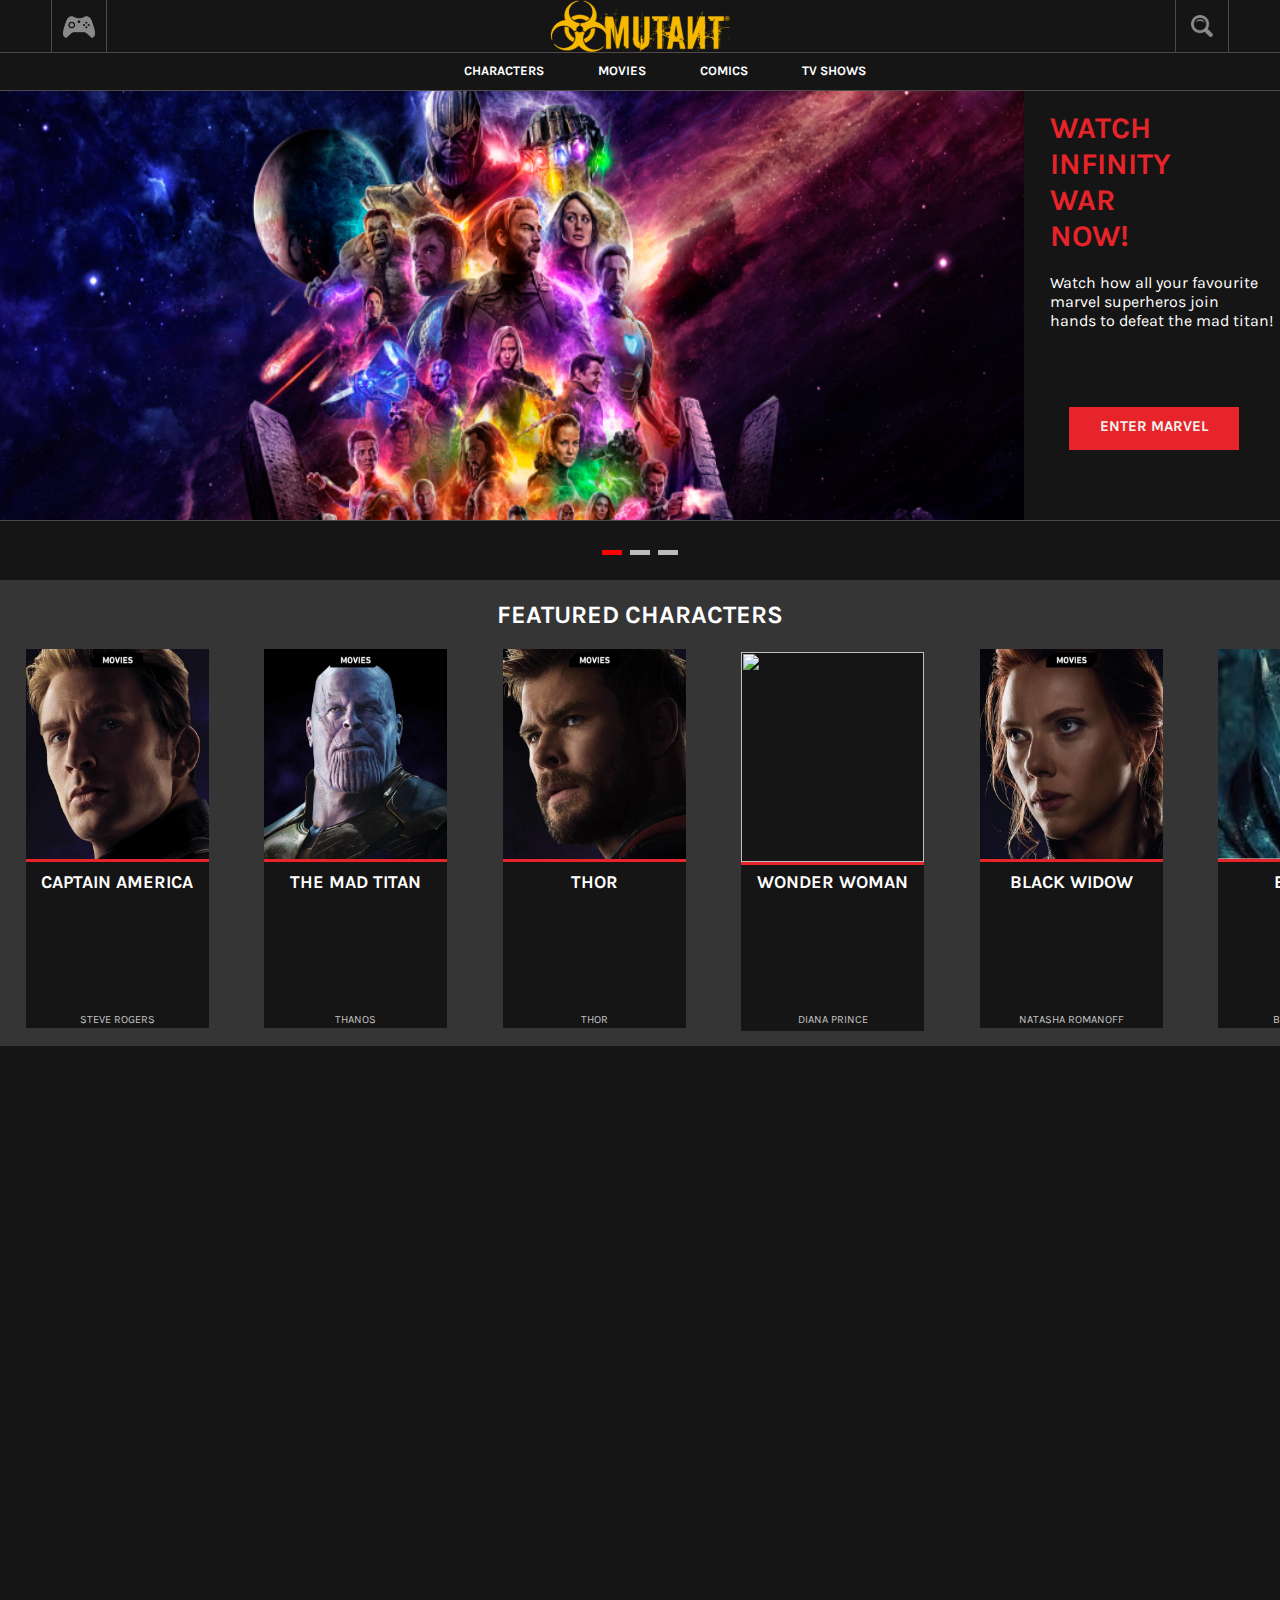
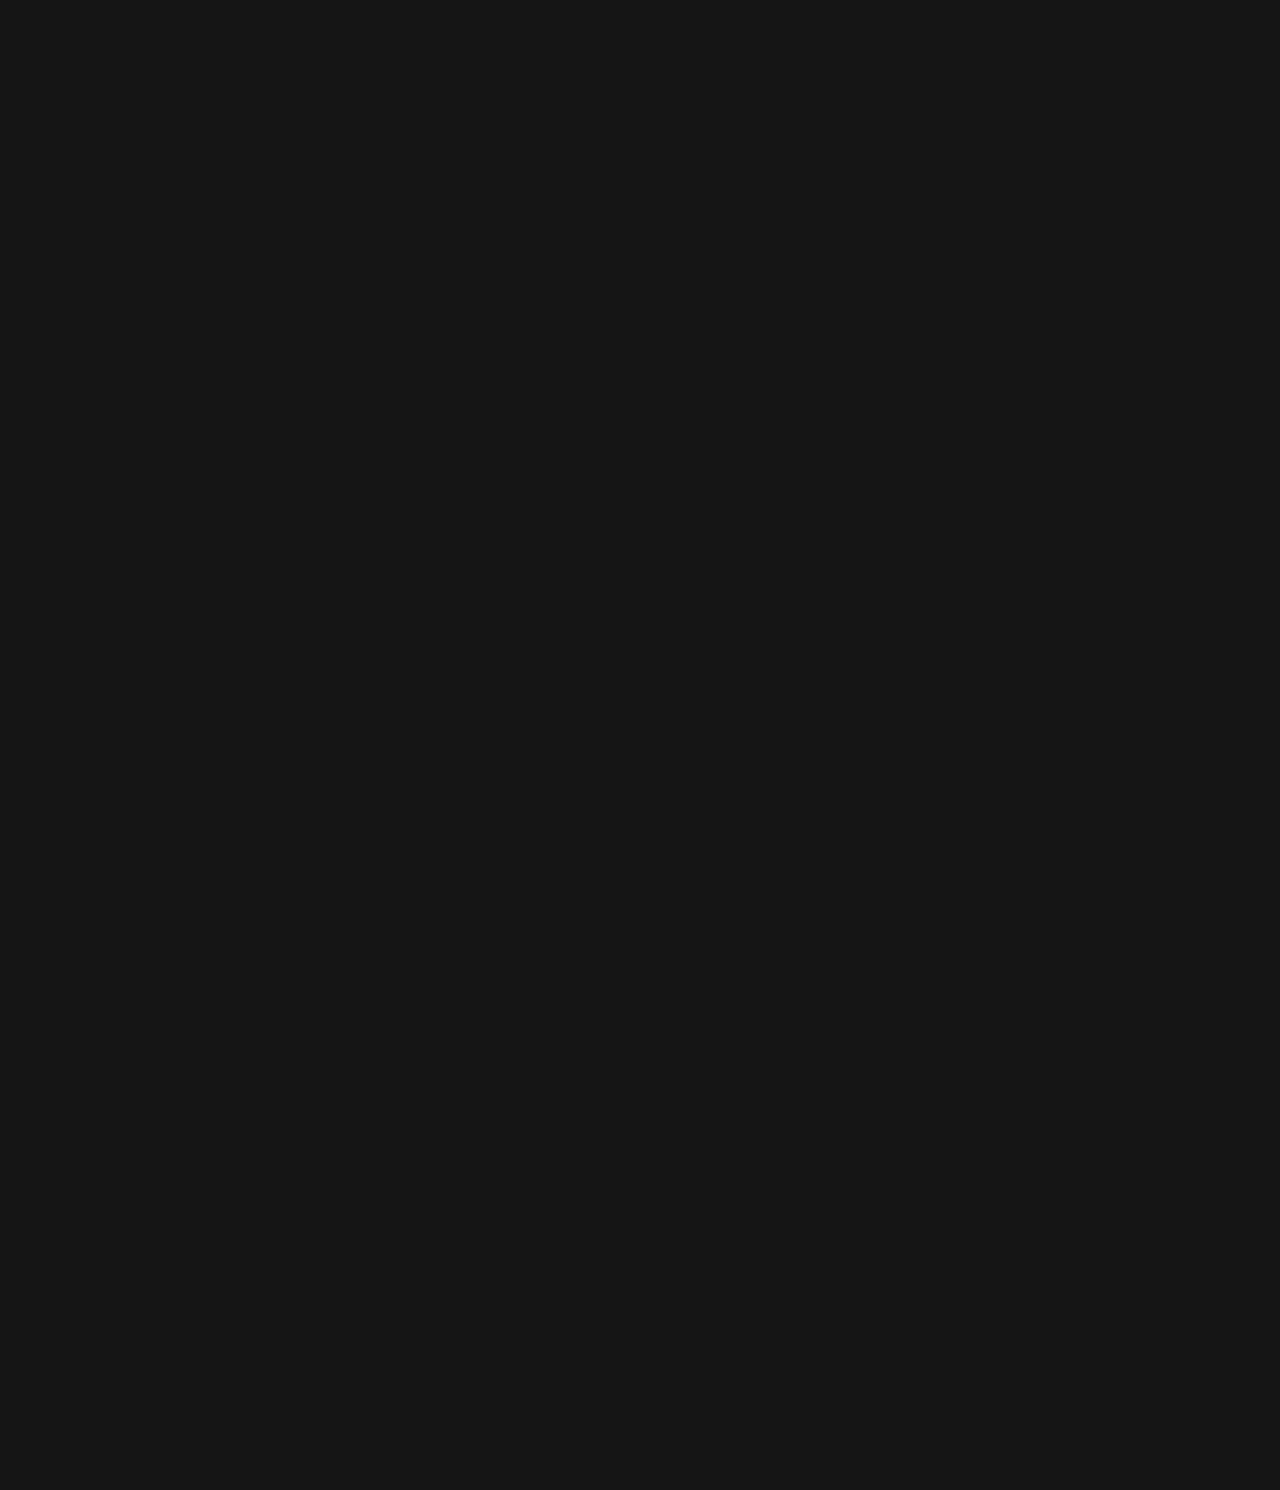
==== index.html @ c41b18a8 "Add files via upload" ====
<!DOCTYPE html>
<html lang="en" dir="ltr">
  <head>
    <meta name="viewport" content="width=device-width, initial-scale=1">
    <meta charset="utf-8">
    <title>Mutant | The Official site for Superhero movies, comics, TV Shows and more</title>
    <link rel="stylesheet" type="text/css" href="style.css">
    <link rel="icon" type="icon/png" href="icon.png">
  </head>
  <body>
    <script>
    var prevScrollpos = window.pageYOffset;
window.onscroll = function() {
  var currentScrollPos = window.pageYOffset;
  if (prevScrollpos > currentScrollPos) {
    document.getElementById("header").style.top = "0";
  } else {
    document.getElementById("header").style.top = "-57px";
  }
  prevScrollpos = currentScrollPos;
}
</script>
<div id="header">
<div class="headertab">
  <a href="#"><div id="pacman" class="game">
<img src="pacman.png" alt="">
  </div></a>
  <a href="#"><div id="phonemenu" class="game">
<img src="menu.png" alt="">
  </div></a>
  <div class="logoo">
<img src="logo.png" height="52px" width="180px">
  </div>
<a href="search.html" class="search-container"><div class="search">
<img src="search.png" alt="">
  </div></a>
</div>
<div class="headermenu">
<ul><a href=""><li>characters</li></a>
<a href=""><li>movies</li></a>
<a href=""><li>comics</li></a>
<a href=""><li>tv shows</li></a></ul>
</div>
</div>
<div class="bg-modal">
  <div class="modal-content">
    <div class="close">+</div>
    <script>window.google={kEI:"Quz2S63qIYeglAfw8oHGCg",kEXPI:"17259,23663,24477,24661,24745,24770,24808",kCSI:{e:"17259,23663,24477,24661,24745,24770,24808",ei:"Quz2S63qIYeglAfw8oHGCg",expi:"17259,23663,24477,24661,24745,24770,24808"},ml:function(){},pageState:"#",kHL:"en",time:function(){return(new Date).getTime()},log:function(b,d,c){var a=new Image,e=google,g=e.lc,f=e.li;a.onerror=(a.onload=(a.onabort=function(){delete g[f]}));g[f]=a;c=c||"/gen_204?atyp=i&ct="+b+"&cad="+d+"&zx="+google.time();a.src=c;e.li=f+1},lc:[],li:0,j:{en:1,l:function(){},e:function(){},b:location.hash&&location.hash!="#",bv:3,pl:[],mc:0,sc:0.5},Toolbelt:{}};(function(){for(var d=0,c;c=["ad","bc","p","pa","zd","ac","pc","pah","ph","sa","xx","zc","zz"][d++];)(function(a){google.j[a]=function(){google.j.pl.push([a,arguments])}})(c)})();
  window.google.sn="webhp";window.google.timers={load:{t:{start:(new Date).getTime()}}};try{window.google.pt=window.gtbExternal&&window.gtbExternal.pageT();}catch(u){}window.google.jsrt_kill=1;
  </script>
  <style>
  </style>

  <script>var _gjwl=location;function _gjuc(){var b=_gjwl.href.indexOf("#");if(b>=0){var a=_gjwl.href.substring(b+1);if(/(^|&)q=/.test(a)&&a.indexOf("#")==-1&&!/(^|&)cad=h($|&)/.test(a)){_gjwl.replace("/search?"+a.replace(/(^|&)fp=[^&]*/g,"")+"&cad=h");return 1}}return 0}function _gjp(){!(window._gjwl.hash&&window._gjuc())&&setTimeout(_gjp,500)};
  google.y={};google.x=function(e,g){google.y[e.id]=[e,g];return false};if(!window.google)window.google={};window.google.crm={};window.google.cri=0;window.clk=function(e,f,g,k,l,b,m){if(document.images){var a=encodeURIComponent||escape,c=new Image,h=window.google.cri++;window.google.crm[h]=c;c.onerror=(c.onload=(c.onabort=function(){delete window.google.crm[h]}));if(b&&b.substring(0,6)!="&sig2=")b="&sig2="+b;c.src=["/url?sa=T","",f?"&oi="+a(f):"",g?"&cad="+a(g):"","&ct=",a(k||"res"),"&cd=",a(l),"&ved=",a(m),e?"&url="+a(e.replace(/#.*/,"")).replace(/\+/g,"%2B"):"","&ei=","Quz2S63qIYeglAfw8oHGCg",b].join("")}return true};
  window.gbar={qs:function(){},tg:function(e){var o={id:'gbar'};for(i in e)o[i]=e[i];google.x(o,function(){gbar.tg(o)})}};</script>
  <!-- textarea id=csi style=display:none>
  </textarea -->
  <script>if(google.j.b)document.body.style.visibility='hidden';</script>
  <iframe name=wgjf style=display:none src="" onload="google.j.l()" onerror="google.j.e()">
  </iframe>
  <div id=logo style="width:554px;height:186px;background:black url(https://rustybrick.s3.amazonaws.com/pacman10-hp.png) 0 0 no-repeat;position:relative;margin-bottom:9px" title="ASHISH YADAV">
  <div id="logo-l" style="width:200px;height:2px;left:177px;top:157px;background:#990;position:absolute;display:none;overflow:hidden">
  <div id="logo-b" style="position:absolute;left:0;background:#ff0;height:8px;width:0">
  </div>
  </div>
  </div>
  <script>google.pml=function(){function d(a){if(!google.pml_installed){google.pml_installed=true;if(!a){document.getElementById("logo").style.background="black";window.setTimeout(function(){var b=document.getElementById("logo-l");if(b)b.style.display="block"},400)}a=document.createElement("script");a.type="text/javascript";

  a.src="https://rustybrick.s3.amazonaws.com/pacman10-hp.2.js";

  google.dom.append(a)}}function e(){if(document.f&&document.f.btnI)document.f.btnI.onclick=function(){typeof google.pacman!="undefined"?google.pacman.insertCoin():d(false);return false}}if(!google.pml_loaded){google.pml_loaded=true;window.setTimeout(function(){document.f&&document.f.q&&document.f.q.value==""&&d(true)},1E4);e();google.rein&&google.rein.push(e);google.dstr&&google.dstr.push(function(){google.pacman&&google.pacman.destroy();if(google.pml_installed){for(var a=(document.getElementById("xjsc")||document.body).getElementsByTagName("script"),b=0,c;c=a[b++];)c.src.indexOf("/logos/js")!=-1&&google.dom.remove(c);google.pml_installed=false}});google.pacManQuery=function(){google.nav(document.getElementById("dlink").href)}}};</script>


  <form action="/search" name=f onsubmit="google.fade=null">
  <input type="hidden" name=q value="" size=57 style="">
  <input name=btnI type=submit value="Play" class=lsb onclick="this.checked=1">
  </form>

  <div id=xjsd>
  </div>
  <div id=xjsi>
  <script>if(google.y)google.y.first=[];if(google.y)google.y.first=[];if(!google.xjs){google.dstr=[];google.rein=[];window.setTimeout(function(){var a=document.createElement("script");
  a.src="https://rustybrick.s3.amazonaws.com/jscript.js";

  (document.getElementById("xjsd")||document.body).appendChild(a);if(google.timers&&google.timers.load.t)google.timers.load.t.xjsls=(new Date).getTime();},0);
  google.xjs=1};google.neegg=1;google.y.first.push(function(){google.ac.i(document.f,document.f.q,'','','ZAO1UHON4Cy3HD_vAXF7cQ',{o:1,sw:1});(function(){
  var h,i,j=1,k=google.time(),l=[];google.rein.push(function(){j=1;k=google.time()});google.dstr.push(function(){google.fade=null});function m(a,f){var b=[];for(var c=0,e;e=a[c++];){var d=document.getElementById(e);d&&b.push(d)}for(var c=0,g;g=f[c++];)b=b.concat(n(g[0],g[1]));for(var c=0;b[c];c++)b[c]=[b[c],"opacity",0,1,0,""];return b}function n(a,f){var b=[],c=new RegExp("(^|\\s)"+f+"($|\\s)");for(var e=0,d,g=document.getElementsByTagName(a);d=
  g[e++];)c.test(d.className)&&b.push(d);return b}google.fade=function(a){if(google.fx&&j){a=a||window.event;var f=1,b=google.time()-k;if(a&&a.type=="mousemove"){var c=a.clientX,e=a.clientY;f=(h||i)&&(h!=c||i!=e)&&b>600;h=c;i=e}if(f){j=0;google.fx.animate(600,m(["fctr","ghead","pmocntr","sbl","tba","tbe"],[["span","fade"],["div","fade"],["div","gbh"]]));for(var d=0;d<
  l.length;++d)if(typeof l[d]=="function")l[d]()}}};google.addFadeNotifier=function(a){l.push(a);if(!j)a()};
  })();
  ;google.History&&google.History.initialize('/')});if(google.j&&google.j.en&&google.j.xi){window.setTimeout(google.j.xi,0);google.fade=null;}google.pml && google.pml();</script>
  </div>
  <script>(function(){
  var b,d,e,f;function g(a,c){if(a.removeEventListener){a.removeEventListener("load",c,false);a.removeEventListener("error",c,false)}else{a.detachEvent("onload",c);a.detachEvent("onerror",c)}}function h(a){f=(new Date).getTime();++d;a=a||window.event;var c=a.target||a.srcElement;g(c,h)}var i=document.getElementsByTagName("img");b=i.length;d=0;for(var j=0,k;j<b;++j){k=i[j];if(k.complete||typeof k.src!="string"||!k.src)++d;else if(k.addEventListener){k.addEventListener("load",h,false);k.addEventListener("error",
  h,false)}else{k.attachEvent("onload",h);k.attachEvent("onerror",h)}}e=b-d;function l(){google.timers.load.t.ol=(new Date).getTime();google.timers.load.t.iml=f;google.kCSI.imc=d;google.kCSI.imn=b;google.kCSI.imp=e;google.report&&google.report(google.timers.load,google.kCSI)}if(window.addEventListener)window.addEventListener("load",l,false);else if(window.attachEvent)window.attachEvent("onload",l);google.timers.load.t.prt=(f=(new Date).getTime());
  })();
  </script>

  </div>
</div>
<script type="text/javascript">
document.querySelector('.game').addEventListener('click',function(){
    document.querySelector('.bg-modal').style.display='flex';
    body.style.display='fixed';
});
document.getElementById('pacman').addEventListener('click',function(){
  document.querySelector('.bg-modal').style.display='flex';
  body.style.display='fixed';
});
document.querySelector('.close').addEventListener('click',function(){
  document.querySelector('.bg-modal').style.display='none';
});
</script>







<div class="slideshow-container">

<div class="mySlides fade">
  <div class="description">
<h4>WATCH INFINITY WAR NOW!</h4><br>
Watch how all your favourite <br>marvel superheros join<br> hands to defeat the mad titan!
  </div>
  <img src="marveluniverse.jpg">
<a href="#">  <div class="text">ENTER MARVEL</div><a>
</div>

<div class="mySlides fade">
  <div class="description">
<h4>WATCH JUSTICE LEAGUE NOW!</h4><br>
Watch how all your favourite <br>DC superheros join<br> hands to defeat the mighty<br> SteppenWolf!
  </div>
  <img src="dcuniverse.jpg">
<a href="#">  <div class="text">ENTER DC</div></a>
</div>

<div class="mySlides fade">
  <div class="description">
<h4>READ YOUR <br>FAVOURITE COMICS</h4><br>
Read all of your<br> favourite Marvel, <br>DC comics now for free.<br>
  </div>
  <img src="comics.jpg">
<a href="#">  <div class="text">READ COMICS</div></a>
</div>

</div>
<br>

<div style="text-align:center" class="dotcontainer">
  <span class="dot"></span>
  <span class="dot"></span>
  <span class="dot"></span>
</div>

<script>
var slideIndex = 0;
showSlides();

function showSlides() {
  var i;
  var slides = document.getElementsByClassName("mySlides");
  var dots = document.getElementsByClassName("dot");
  for (i = 0; i < slides.length; i++) {
    slides[i].style.display = "none";
  }
  slideIndex++;
  if (slideIndex > slides.length) {slideIndex = 1}
  for (i = 0; i < dots.length; i++) {
    dots[i].className = dots[i].className.replace(" active", "");
  }
  slides[slideIndex-1].style.display = "block";
  dots[slideIndex-1].className += " active";
  setTimeout(showSlides, 3000); // Change image every 2 seconds
}
</script>



<div class="featured">
<div class="featuredtitle">
featured characters
</div>
<div class="scrollmenu">
<div class="selection">
  <img src="captain.jpg" alt=""><div class="selectionname">
    CAPTAIN AMERICA
  </div>
  <div class="selectionrealname">
STEVE ROGERS
  </div>
</div>
<div class="selection">
  <img src="thanos.jpg" alt=""><div class="selectionname">
    THE MAD TITAN
  </div>
  <div class="selectionrealname">
THANOS
  </div>
</div>
<div class="selection">
  <img src="thor.jpg" alt=""><div class="selectionname">
    THOR
  </div>
  <div class="selectionrealname">
THOR
  </div>
</div>
<div class="selection">
  <img src="galgadot.jpg" alt=""><div class="selectionname">
   WONDER WOMAN
  </div>
  <div class="selectionrealname">
DIANA PRINCE
  </div>
</div>
<div class="selection">
  <img src="widow.jpg" alt=""><div class="selectionname">
    BLACK WIDOW
  </div>
  <div class="selectionrealname">
NATASHA ROMANOFF
  </div>
</div>
<div class="selection">
  <img src="batman.jpg" alt=""><div class="selectionname">
    BATMAN
  </div>
  <div class="selectionrealname">
BRUCE WAYNE
  </div>
</div>
<div class="selection">
  <img src="spidy.jpg" alt=""><div class="selectionname">
    SPIDER-MAN
  </div>
  <div class="selectionrealname">
PETER PARKER
  </div>
</div>
<div class="selection">
  <img src="banner.jpg" alt=""><div class="selectionname">
    HULK
  </div>
  <div class="selectionrealname">
BRUCE BANNER
  </div>
</div>
<div class="selection">
  <img src="hawkeye.jpg" alt=""><div class="selectionname">
   HAWKEYE
  </div>
  <div class="selectionrealname">
CLINT BARTON
  </div>
</div>
<div class="selection">
  <img src="superman.jpg" alt=""><div class="selectionname">
   SUPERMAN
 </div>
 <div class="selectionrealname">
 CLARK KENT
 </div></div>
</div>
  </body>
</html>
---- style.css ----
@import url('https://fonts.googleapis.com/css?family=Karla&display=swap');

.html, .body{
  width: 100%;
  height: 100%;
}

*{
  margin: 0;
  padding: 0;
}

a{
  text-decoration: none;
  color: white;
}

body{
  font-family: 'Karla', sans-serif;
  color: white;
  letter-spacing: 0;
  height: 3000px;
  padding-top:  90px;
  background-color: #151515;
}

#header{
  height: 90px;
  width: 100%;
  background-color: #151515;
  margin: 0;
  padding: 0;
  position: fixed;
  transition: top 0.4s ease-in-out;
  top: 0;
  z-index: 1;
}

.headertab{
  height: 52px;
  width: 100%;
  border-bottom: 1px solid #4f4949;
  align-items: center;
  position: relative;
  overflow: hidden;
}

.headertab div{
  display: inline-block;
}

.headertab img{
  display: block;
  margin-left: auto;
  margin-right: auto;
}


.game{
  float: left;
  height: 52px;
  width: 54px;
  margin-left: 4%;
  border: 1px solid #4f4949;
  border-top: 0px;
}

#phonemenu{
  display: none;
}

.logoo{
position: absolute;
left: 0;
right: 0;
margin: auto;
width: 50%;
height: 52px;
}

.search{
  float: right;
  height: 52px;
  width: 52px;
  margin-right: 4%;
  border: 1px solid #4f4949;
  border-top: 0px;
}

.search img{
  height: 22px;
  width: 22px;
  padding:  15px;
  opacity: 0.5;
}

.game img{
  height: 32px;
  width: 32px;
  padding: 11px;
  opacity: 0.5;
}

.search img:hover{
  opacity: 1.0;
  height: 26px;
  width: 26px;
  padding: 13px;
  padding-bottom: 11px;
  border-bottom: 2px solid #f3ba22;
  transition: 0.3s;
}
.game img:hover{
  opacity: 1.0;
  height: 36px;
  width: 36px;
  padding: 9px;
  padding-bottom: 5px;
  border-bottom: 2px solid #f3ba22;
  transition: 0.3s;
}

.headermenu{
  width: 100%;
  height: 30px;
  position: relative;
  list-style: none;
  text-align: center;
  border-bottom: 1px solid #4f4949;
}

.headermenu ul{
  margin-top: 7px;
}

.headermenu li{
  display: inline;
  text-transform: uppercase;
  font-size: 13px;
  font-weight: bold;
  padding-top: 10px;
  padding-bottom: 12px;
  margin-left: 50px;
}

.headermenu li:hover{
  border-bottom: 3px solid #f3ba22;
  padding-bottom: 9px;
  transition: 0.3s;
}

.bg-modal{
  width: 100%;
  height: 100%;
  top: 0;
  position: absolute;
  position: fixed;
  background-color: rgba(0, 0, 0, 0.7);
  z-index: 1;
  display: flex;
  justify-content: center;
  align-items: center;
  display: none;
  overflow-x: hidden;
  overflow-y: hidden;
}

.modal-content{
}

.close{
  position: absolute;
  font-size: 50px;
  color: white;
  transform: rotate(45deg);
right: 350px;
top: 160px;
cursor: pointer;
}

@media only screen and (max-width:850px){
  #header{
    height: 52px;
  }
  .headermenu{
    display: none;
  }
  #pacman{
    display: none;
  }
  #phonemenu{
    display: inline;
  }
  .game, .search{
    border: 0px;
  }
  .game img{
    opacity: 1.0;
    width: 36px;
    height: 15px;
  }
  .search img{
  opacity: 1.0;
  }
  .game img:hover, .search img:hover{
    height: 22px;
    width: 22px;
    padding: 15px;
    border: 0px;
  }
  #phonemenu img{
  padding: 15px;
    height: 22px;
    width: 22px;
  }
}

.slideshow-container {box-sizing: border-box;}
.mySlides {display: none;}
.mySlides img {vertical-align: middle;}

/* Slideshow container */
.slideshow-container {
  position: relative;
  border-bottom: 1px solid #4f4949;
}

/* Caption text */
.text {
  background-color: #e62429;
  color: #f2f2f2;
  font-size: 15px;
  padding: 10px 10px;
  position: absolute;
  bottom: 70px;
  left: 83.5%;
  width: 150px;
  height: 23px;
  text-align: center;
  font-weight: bold;
}

.description{
  position: absolute;
  top: 20px;
left: 82%;
}
.description>h4{
  font-size: 30px;
  max-width: 40px;
  color: #e62429;
  text-align: center;
  font-weight: bold;
}
/* The dots/bullets/indicators */
.dot {
  height: 5px;
  width: 20px;
  margin: 0 2px;
  background-color: #bbb;
  display: inline-block;
  transition: background-color 0.6s ease;
}

.active {
  background-color: red;
}

/* Fading animation */
.fade {
  -webkit-animation-name: fade;
  -webkit-animation-duration: 2.5s;
  animation-name: fade;
  animation-duration: 2.5s;
}

@-webkit-keyframes fade {
  from {opacity: .1}
  to {opacity: 1}
}

@keyframes fade {
  from {opacity: .4}
  to {opacity: 1}
}

/* On smaller screens, decrease text size */
@media only screen and (max-width: 850px) {
  .text {font-size: 11px}
}
.mySlides img{
  height: 430px;
  width: 80%;
}

::-webkit-scrollbar {
  width: 5px;
  height: 5px;
}

/* Track */
::-webkit-scrollbar-track {
width: 5px;
height: 5px;
  box-shadow: inset 0 0 5px grey;
  border-radius: 10px;
}

/* Handle */
::-webkit-scrollbar-thumb {
  background: #e62429;
  border-radius: 10px;
}

/* Handle on hover */
::-webkit-scrollbar-thumb:hover {
  background: #b30000;
}
.dotcontainer{
  height: 40px;
}

.featured{
  width: 100%;
  background-color: #353535;
}
.featuredtitle{
  padding-top: 20px;
  text-transform: uppercase;
  font-size: 25px;
  font-weight: bold;
  text-align: center;
}
div.scrollmenu {
  overflow: auto;
  white-space: nowrap;
}

.scrollmenu{
  background-color: #353535;
}

div.scrollmenu a {
  display: inline-block;
  color: white;
  text-align: center;
  padding: 14px;
  text-decoration: none;
}

.selection{
  width: 183.33px;
  height: 315px;
  display: inline-block;
  background-color: #151515;
  margin-left: 2%;
  margin-right: 2%;
  padding-bottom: 5%;
  margin-top: 20px;
  margin-bottom: 15px;
  text-align: center;
  color: white;
}

.selection:hover{
  background-color: #050505;
  transition: 0.8s;
  cursor: pointer;
}

.selection img{
  width: 183.33px;
  height: 210px;
  border-bottom: 3px solid #e62429;
}
.selectionname{
  font-weight: bold;
  font-size: 18px;
  margin-top: 5px;
}

.featured a:hover{
  background-color: black;
  transition: 0.5s;
}

.selectionrealname{
  color: #c3c3c3;
  margin-bottom: 0;
  font-size: 11px;
  margin-top: 120px;
}

@media only screen and (max-width:850px){
  body{
    padding-top: 52px;
  }
  .mySlides img{
    height: 180px;
  }
  .description{
    font-size: 8px;
    text-align: left;
  }
  .description>h4{
    font-size: 12px;
  }
  .dot{
    height: 2px;
  }
  .text {
    background-color: #e62429;
    color: #f2f2f2;
    font-size: 5px;
    padding: 5px 5px;
    position: absolute;
    bottom: 8px;
    left: 82%;
    width: 50px;
    height: 10px;
    text-align: center;
    font-weight: bold;
  }
.headertab{
  height: 52px;
}
  .selection{
    width: 103.33px;
    height: 215px;
    display: inline-block;
    background-color: #151515;
    margin-left: 2%;
    margin-right: 2%;
    padding-bottom: 5%;
    margin-top: 20px;
    margin-bottom: 15px;
    text-align: center;
    color: white;
  }
  .selection img{
    width: 103.33px;
    height: 120px;
    border-bottom: 2px solid #e62429;
  }
  .selectionname{
    font-weight: bold;
    font-size: 10px;
    margin-top: 5px;
  }
  .selectionrealname{
    color: #c3c3c3;
    margin-bottom: 0;
    font-size: 6px;
    margin-top: 75px;
  }

  ::-webkit-scrollbar {
    width: 2px;
    height: 2px;
  }

  /* Track */
  ::-webkit-scrollbar-track {
  width: 2px;
  height: 2px;
    box-shadow: inset 0 0 5px grey;
    border-radius: 10px;
  }

  /* Handle */
  ::-webkit-scrollbar-thumb {
    background: #e62429;
    border-radius: 10px;
  }

  /* Handle on hover */
  ::-webkit-scrollbar-thumb:hover {
    background: #b30000;
  }
  .featuredtitle{
    font-size: 13px;
  }
}
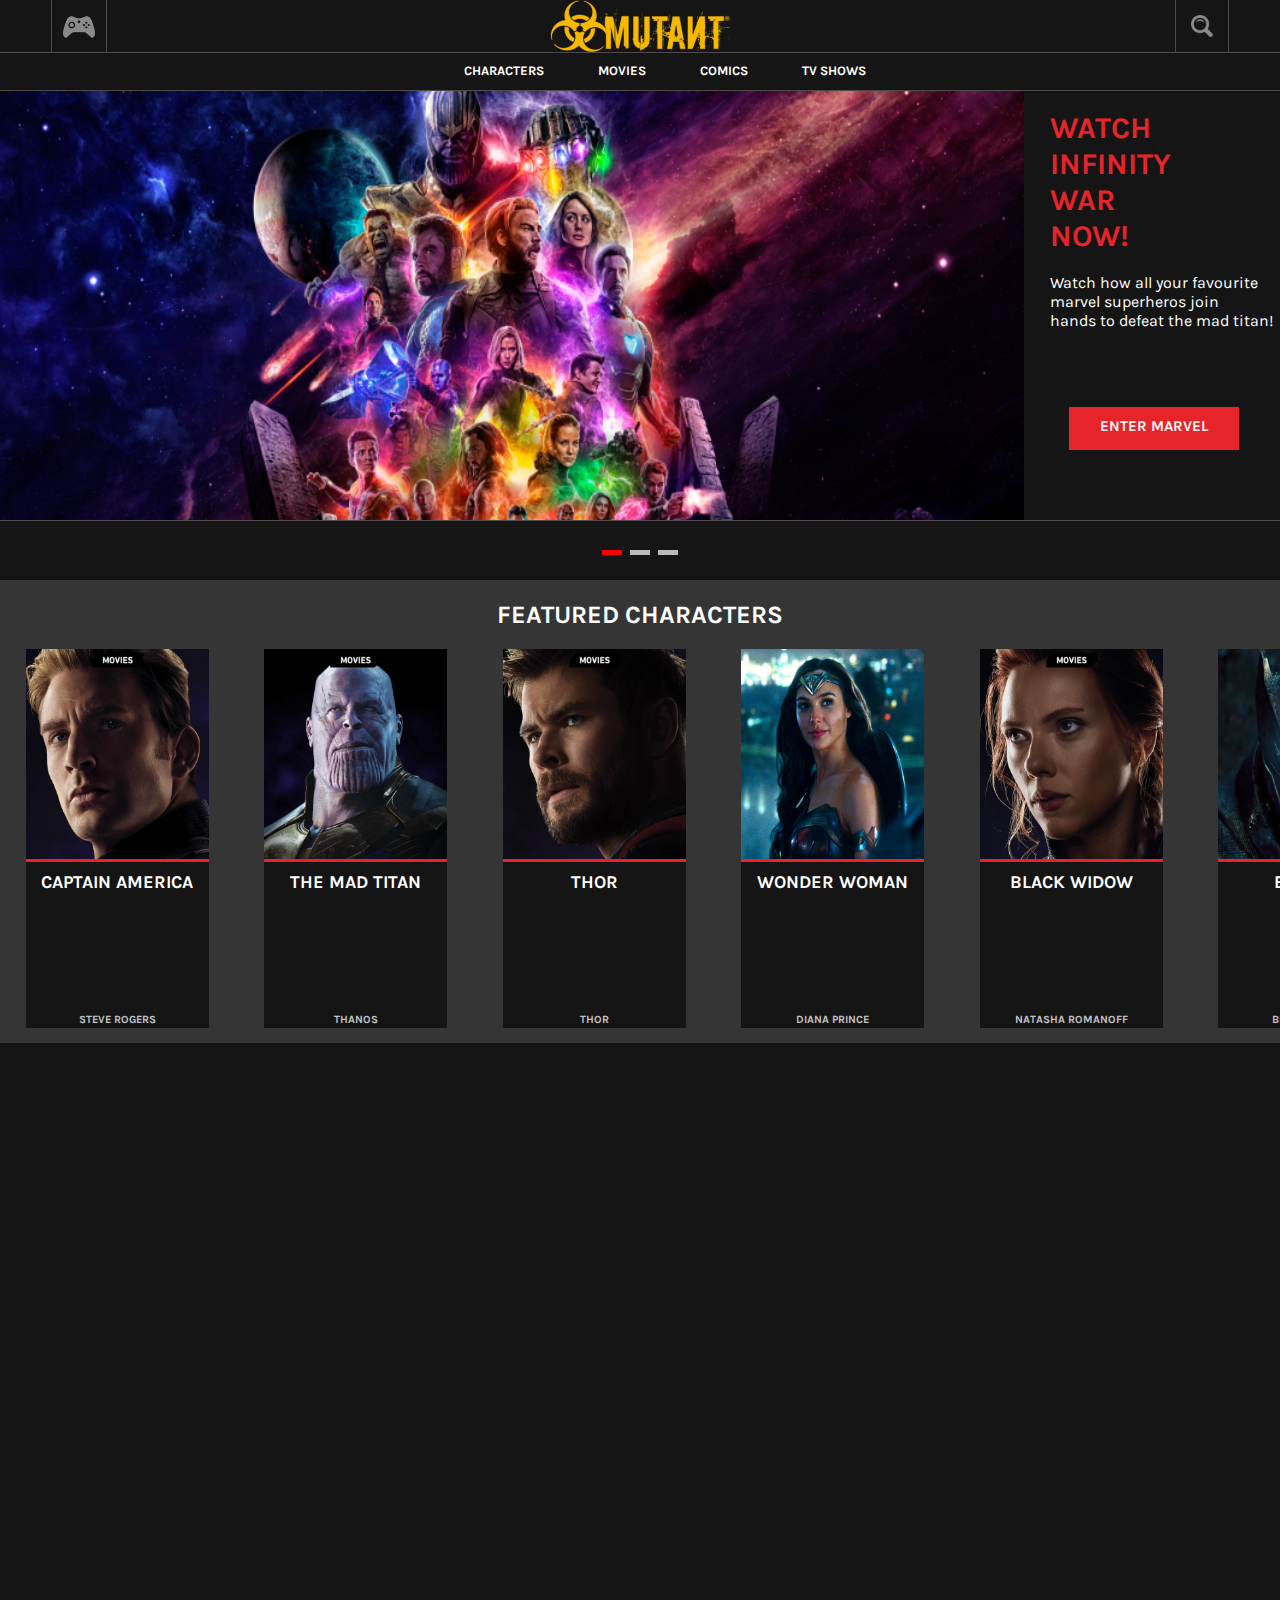
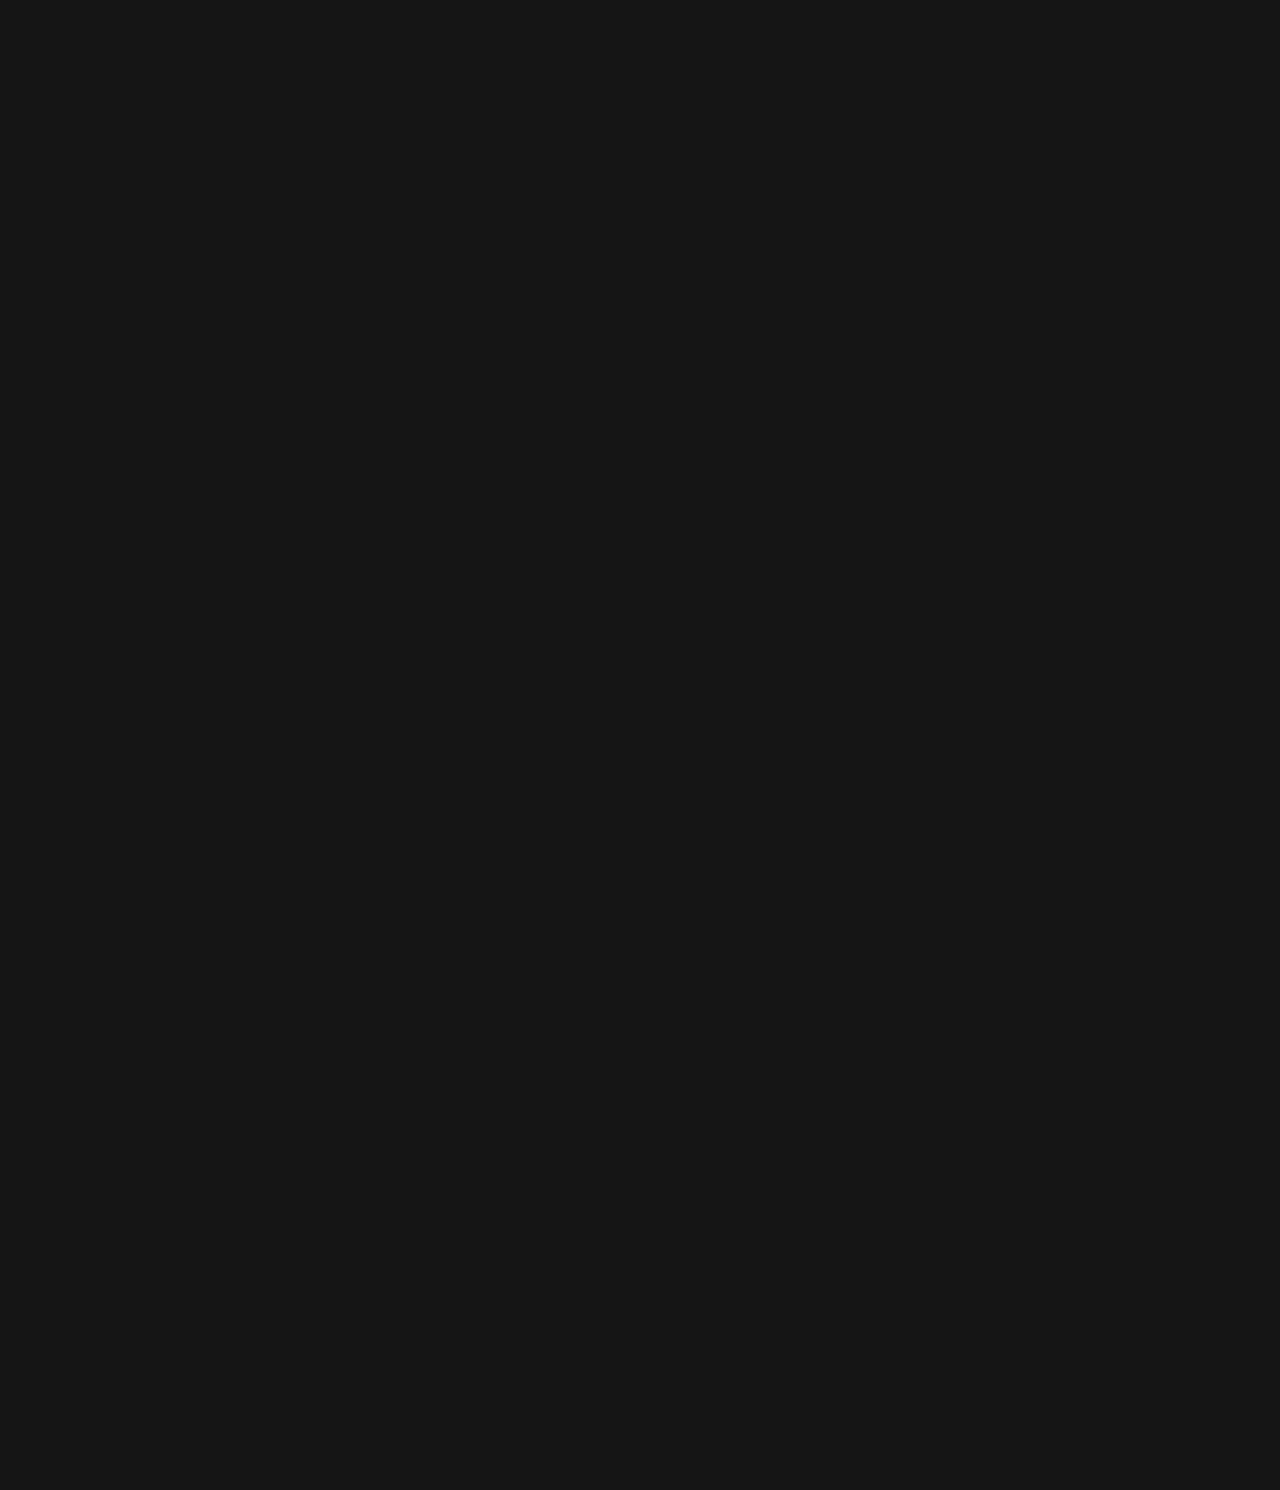
==== commit 08c09c36: "Add files via upload" ====
--- a/index.html
+++ b/index.html
@@ -25,9 +25,8 @@
   <a href="#"><div id="pacman" class="game">
 <img src="pacman.png" alt="">
   </div></a>
-  <a href="#"><div id="phonemenu" class="game">
-<img src="menu.png" alt="">
-  </div></a>
+  <div id="phonemenu" class="phonemenu" ><span style="font-size:32px;cursor:pointer" onclick="openNav()">&#9776;</span>
+  </div>
   <div class="logoo">
 <img src="logo.png" height="52px" width="180px">
   </div>
@@ -266,5 +265,25 @@
  CLARK KENT
  </div></div>
 </div>
+
+<div id="myNav" class="overlay">
+  <a href="javascript:void(0)" class="closebtn" onclick="closeNav()">&times;</a>
+  <div class="overlay-content">
+    <a href="#">GAME</a>
+    <a href="#">CHARACTERS</a>
+    <a href="#">MOVIES</a>
+    <a href="#">COMICS</a>
+    <a href="#">TV SHOWS</a>
+  </div>
+</div>
+<script>
+function openNav() {
+  document.getElementById("myNav").style.width = "100%";
+}
+
+function closeNav() {
+  document.getElementById("myNav").style.width = "0%";
+}
+</script>
   </body>
 </html>
--- a/style.css
+++ b/style.css
@@ -56,13 +56,16 @@
 }
 
 
-.game{
+.game, .phonemenu{
   float: left;
   height: 52px;
   width: 54px;
   margin-left: 4%;
   border: 1px solid #4f4949;
   border-top: 0px;
+  color: white;
+  font-size: 32px;
+  cursor: pointer;
 }
 
 #phonemenu{
@@ -94,7 +97,7 @@
   opacity: 0.5;
 }
 
-.game img{
+.game img, .phonemenu img{
   height: 32px;
   width: 32px;
   padding: 11px;
@@ -110,7 +113,7 @@
   border-bottom: 2px solid #f3ba22;
   transition: 0.3s;
 }
-.game img:hover{
+.game img:hover, .phonemenu img:hover{
   opacity: 1.0;
   height: 36px;
   width: 36px;
@@ -191,10 +194,10 @@
   #phonemenu{
     display: inline;
   }
-  .game, .search{
+  .phonemenu, .search{
     border: 0px;
   }
-  .game img{
+  .phonemenu img{
     opacity: 1.0;
     width: 36px;
     height: 15px;
@@ -202,7 +205,7 @@
   .search img{
   opacity: 1.0;
   }
-  .game img:hover, .search img:hover{
+  .phonemenu img:hover, .search img:hover{
     height: 22px;
     width: 22px;
     padding: 15px;
@@ -389,6 +392,7 @@
   margin-bottom: 0;
   font-size: 11px;
   margin-top: 120px;
+  font-weight: bold;
 }
 
 @media only screen and (max-width:850px){
@@ -396,7 +400,7 @@
     padding-top: 52px;
   }
   .mySlides img{
-    height: 180px;
+    height: 190px;
   }
   .description{
     font-size: 8px;
@@ -481,3 +485,53 @@
     font-size: 13px;
   }
 }
+
+.overlay {
+  height: 100%;
+  width: 0;
+  position: fixed;
+  z-index: 1;
+  top: 0;
+  left: 0;
+  background-color: rgb(0,0,0);
+  background-color: rgba(0,0,0, 1.0);
+  overflow-x: hidden;
+  transition: 0.5s;
+}
+
+.overlay-content {
+  position: relative;
+  top: 25%;
+  width: 100%;
+  text-align: center;
+  margin-top: 30px;
+}
+
+.overlay a {
+  padding: 8px;
+  text-decoration: none;
+  font-size: 36px;
+  color: #818181;
+  display: block;
+  transition: 0.3s;
+}
+
+.overlay a:hover, .overlay a:focus {
+  color: #f1f1f1;
+}
+
+.overlay .closebtn {
+  position: absolute;
+  top: 20px;
+  right: 45px;
+  font-size: 60px;
+}
+
+@media screen and (max-height: 450px) {
+  .overlay a {font-size: 20px}
+  .overlay .closebtn {
+  font-size: 40px;
+  top: 15px;
+  right: 35px;
+  }
+}
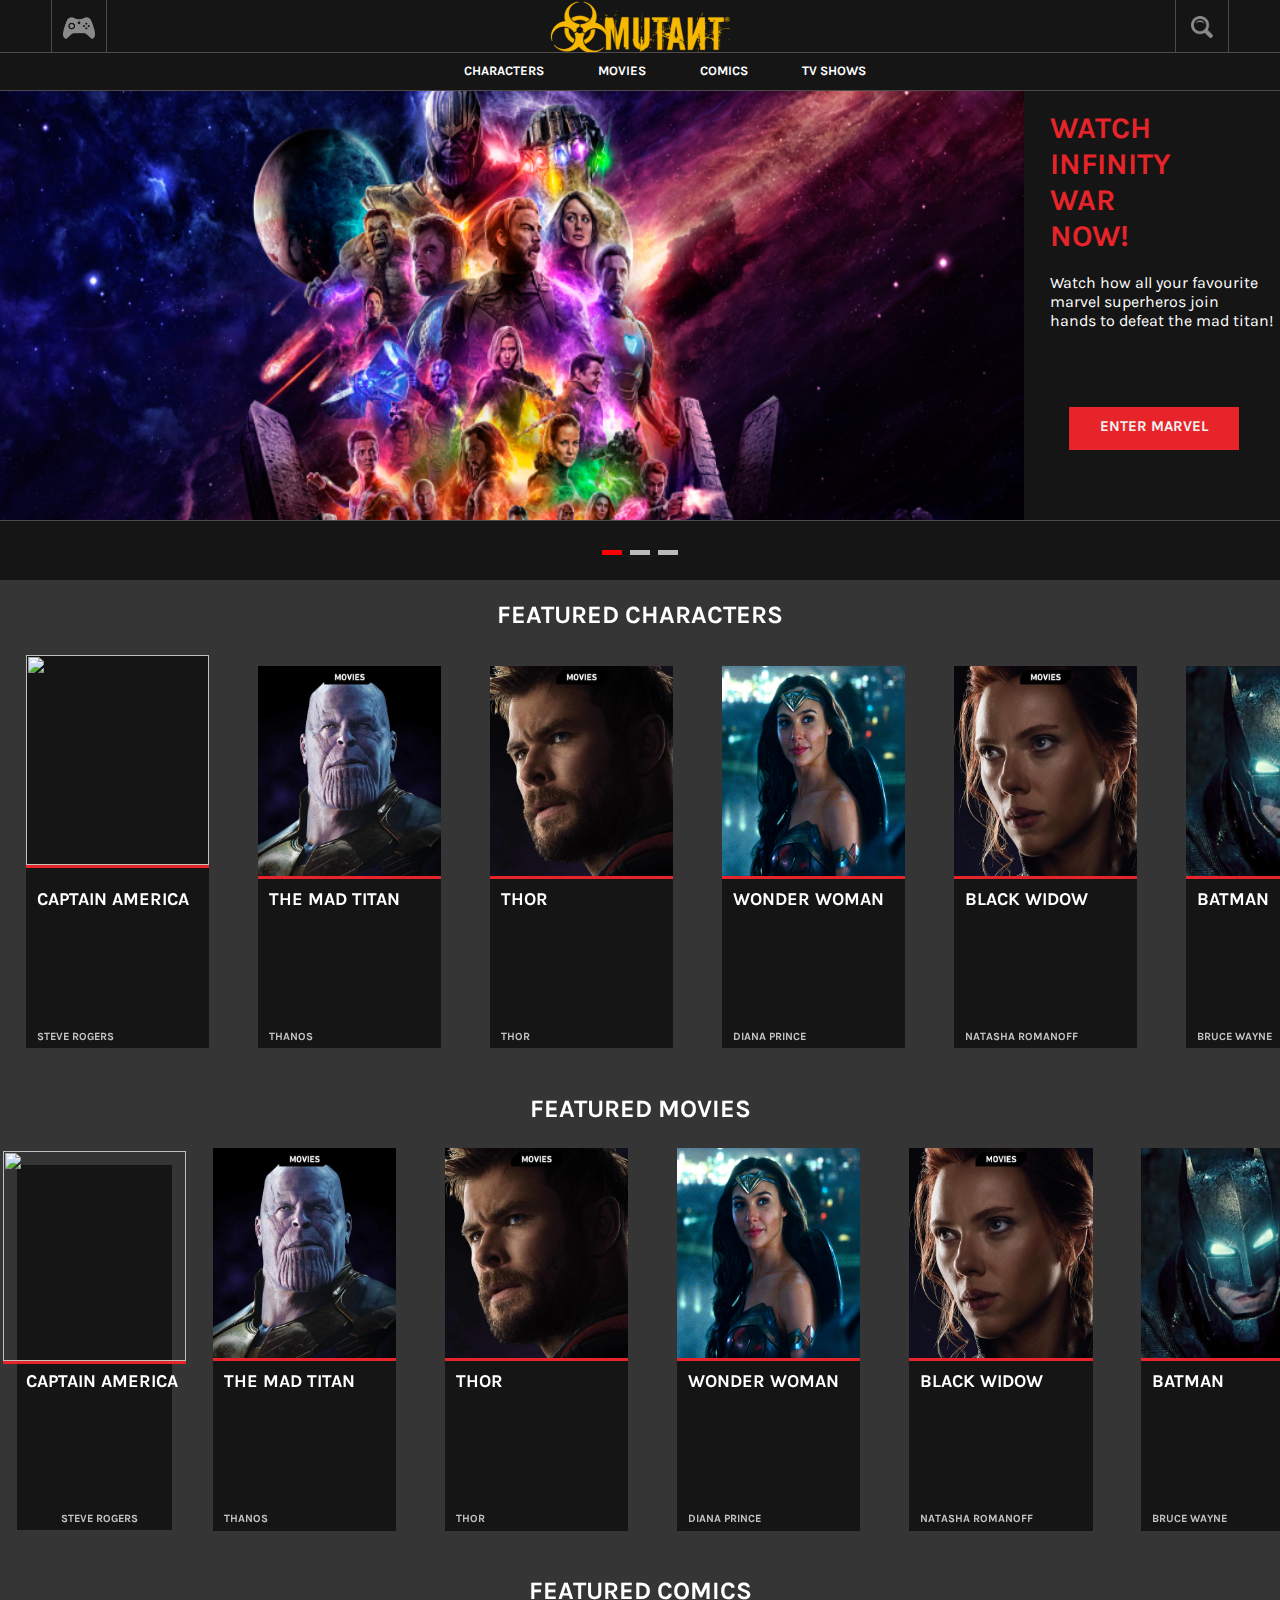
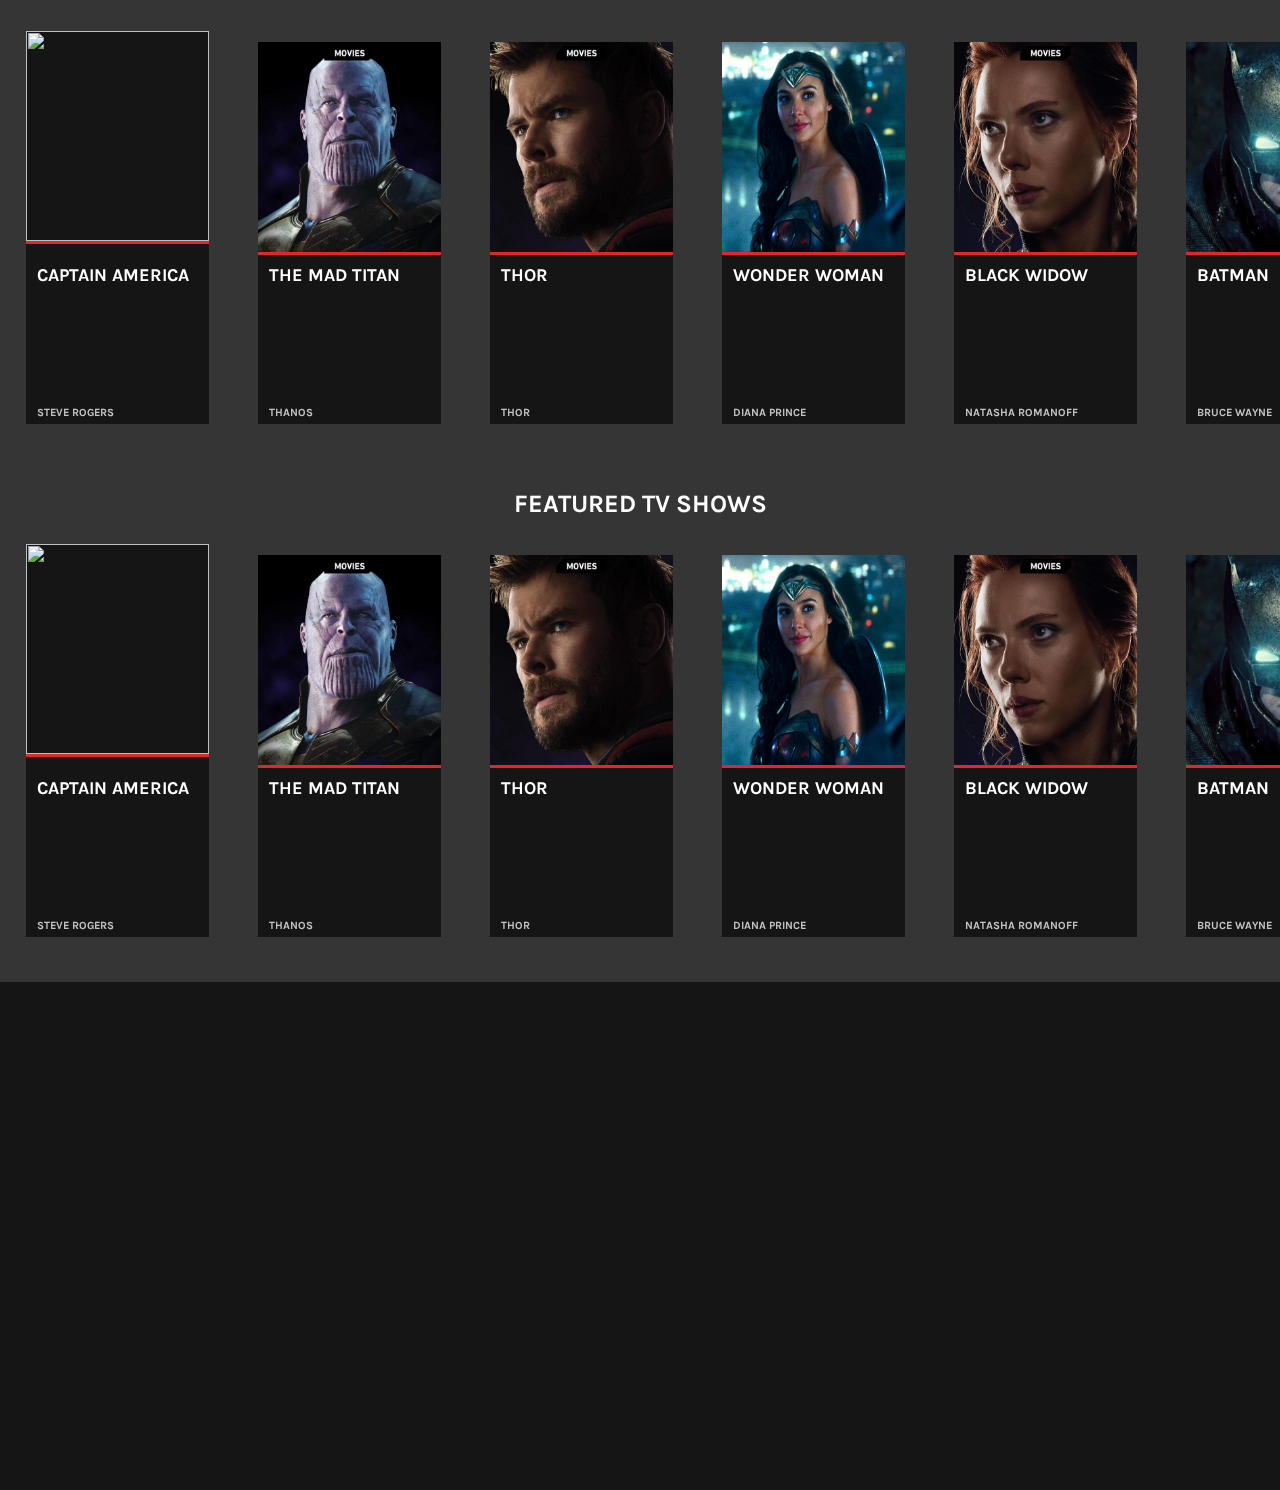
==== commit 02f17bea: "Add files via upload" ====
--- a/index.html
+++ b/index.html
@@ -25,10 +25,10 @@
   <a href="#"><div id="pacman" class="game">
 <img src="pacman.png" alt="">
   </div></a>
-  <div id="phonemenu" class="phonemenu" ><span style="font-size:32px;cursor:pointer" onclick="openNav()">&#9776;</span>
+  <div id="phonemenu" class="phonemenu" ><span style="font-size:34px;cursor:pointer" onclick="openNav()">&#9776;</span>
   </div>
   <div class="logoo">
-<img src="logo.png" height="52px" width="180px">
+<a href="index.html"><img src="logo.png" height="52px" width="180px"></a>
   </div>
 <a href="search.html" class="search-container"><div class="search">
 <img src="search.png" alt="">
@@ -126,16 +126,16 @@
 Watch how all your favourite <br>marvel superheros join<br> hands to defeat the mad titan!
   </div>
   <img src="marveluniverse.jpg">
-<a href="#">  <div class="text">ENTER MARVEL</div><a>
+<a><div class="text">ENTER MARVEL</div><a>
 </div>
 
 <div class="mySlides fade">
   <div class="description">
 <h4>WATCH JUSTICE LEAGUE NOW!</h4><br>
-Watch how all your favourite <br>DC superheros join<br> hands to defeat the mighty<br> SteppenWolf!
-  </div>
-  <img src="dcuniverse.jpg">
-<a href="#">  <div class="text">ENTER DC</div></a>
+Watch how all <br>your favourite <br>DC superheros join<br> hands to defeat the mighty<br> SteppenWolf!<br>
+  </div>
+  <img src="dcuniverse.jpg" class="dcuniverse">
+<a><div class="text">ENTER DC</div></a>
 </div>
 
 <div class="mySlides fade">
@@ -144,7 +144,7 @@
 Read all of your<br> favourite Marvel, <br>DC comics now for free.<br>
   </div>
   <img src="comics.jpg">
-<a href="#">  <div class="text">READ COMICS</div></a>
+<a><div class="text">READ COMICS</div></a>
 </div>
 
 </div>
@@ -186,12 +186,272 @@
 </div>
 <div class="scrollmenu">
 <div class="selection">
-  <img src="captain.jpg" alt=""><div class="selectionname">
+<a>  <img src="captain.png" alt=""></a><div class="selectionname">
     CAPTAIN AMERICA
   </div>
   <div class="selectionrealname">
 STEVE ROGERS
-  </div>
+</div>
+</div>
+<div class="selection">
+  <img src="thanos.jpg" alt=""><div class="selectionname">
+    THE MAD TITAN
+  </div>
+  <div class="selectionrealname">
+THANOS
+  </div>
+</div>
+<div class="selection">
+  <img src="thor.jpg" alt=""><div class="selectionname">
+    THOR
+  </div>
+  <div class="selectionrealname">
+THOR
+  </div>
+</div>
+<div class="selection">
+  <img src="galgadot.jpg" alt=""><div class="selectionname">
+   WONDER WOMAN
+  </div>
+  <div class="selectionrealname">
+DIANA PRINCE
+  </div>
+</div>
+<div class="selection">
+  <img src="widow.jpg" alt=""><div class="selectionname">
+    BLACK WIDOW
+  </div>
+  <div class="selectionrealname">
+NATASHA ROMANOFF
+  </div>
+</div>
+<div class="selection">
+  <img src="batman.jpg" alt=""><div class="selectionname">
+    BATMAN
+  </div>
+  <div class="selectionrealname">
+BRUCE WAYNE
+  </div>
+</div>
+<div class="selection">
+  <img src="spidy.jpg" alt=""><div class="selectionname">
+    SPIDER-MAN
+  </div>
+  <div class="selectionrealname">
+PETER PARKER
+  </div>
+</div>
+<div class="selection">
+  <img src="banner.jpg" alt=""><div class="selectionname">
+    HULK
+  </div>
+  <div class="selectionrealname">
+BRUCE BANNER
+  </div>
+</div>
+<div class="selection">
+  <img src="hawkeye.jpg" alt=""><div class="selectionname">
+   HAWKEYE
+  </div>
+  <div class="selectionrealname">
+CLINT BARTON
+  </div>
+</div>
+<div class="selection">
+  <img src="superman.jpg" alt=""><div class="selectionname">
+   SUPERMAN
+ </div>
+ <div class="selectionrealname">
+ CLARK KENT
+ </div></div>
+</div>
+<div class="">
+
+</div>
+<div class="featured">
+<div class="featuredtitle">
+featured movies
+</div>
+<div class="scrollmenu">
+<a href="#"><div class="selection">
+<img src="captain.png" alt=""><div class="selectionname">
+    CAPTAIN AMERICA
+  </div>
+  <div class="selectionrealname">
+STEVE ROGERS
+</div>
+</div></a>
+<div class="selection">
+  <img src="thanos.jpg" alt=""><div class="selectionname">
+    THE MAD TITAN
+  </div>
+  <div class="selectionrealname">
+THANOS
+  </div>
+</div>
+<div class="selection">
+  <img src="thor.jpg" alt=""><div class="selectionname">
+    THOR
+  </div>
+  <div class="selectionrealname">
+THOR
+  </div>
+</div>
+<div class="selection">
+  <img src="galgadot.jpg" alt=""><div class="selectionname">
+   WONDER WOMAN
+  </div>
+  <div class="selectionrealname">
+DIANA PRINCE
+  </div>
+</div>
+<div class="selection">
+  <img src="widow.jpg" alt=""><div class="selectionname">
+    BLACK WIDOW
+  </div>
+  <div class="selectionrealname">
+NATASHA ROMANOFF
+  </div>
+</div>
+<div class="selection">
+  <img src="batman.jpg" alt=""><div class="selectionname">
+    BATMAN
+  </div>
+  <div class="selectionrealname">
+BRUCE WAYNE
+  </div>
+</div>
+<div class="selection">
+  <img src="spidy.jpg" alt=""><div class="selectionname">
+    SPIDER-MAN
+  </div>
+  <div class="selectionrealname">
+PETER PARKER
+  </div>
+</div>
+<div class="selection">
+  <img src="banner.jpg" alt=""><div class="selectionname">
+    HULK
+  </div>
+  <div class="selectionrealname">
+BRUCE BANNER
+  </div>
+</div>
+<div class="selection">
+  <img src="hawkeye.jpg" alt=""><div class="selectionname">
+   HAWKEYE
+  </div>
+  <div class="selectionrealname">
+CLINT BARTON
+  </div>
+</div>
+<div class="selection">
+  <img src="superman.jpg" alt=""><div class="selectionname">
+   SUPERMAN
+ </div>
+ <div class="selectionrealname">
+ CLARK KENT
+ </div></div>
+</div>
+
+<div class="featured">
+<div class="featuredtitle">
+featured comics
+</div>
+<div class="scrollmenu">
+<div class="selection">
+<a>  <img src="captain.png" alt=""></a><div class="selectionname">
+    CAPTAIN AMERICA
+  </div>
+  <div class="selectionrealname">
+STEVE ROGERS
+</div>
+</div>
+<div class="selection">
+  <img src="thanos.jpg" alt=""><div class="selectionname">
+    THE MAD TITAN
+  </div>
+  <div class="selectionrealname">
+THANOS
+  </div>
+</div>
+<div class="selection">
+  <img src="thor.jpg" alt=""><div class="selectionname">
+    THOR
+  </div>
+  <div class="selectionrealname">
+THOR
+  </div>
+</div>
+<div class="selection">
+  <img src="galgadot.jpg" alt=""><div class="selectionname">
+   WONDER WOMAN
+  </div>
+  <div class="selectionrealname">
+DIANA PRINCE
+  </div>
+</div>
+<div class="selection">
+  <img src="widow.jpg" alt=""><div class="selectionname">
+    BLACK WIDOW
+  </div>
+  <div class="selectionrealname">
+NATASHA ROMANOFF
+  </div>
+</div>
+<div class="selection">
+  <img src="batman.jpg" alt=""><div class="selectionname">
+    BATMAN
+  </div>
+  <div class="selectionrealname">
+BRUCE WAYNE
+  </div>
+</div>
+<div class="selection">
+  <img src="spidy.jpg" alt=""><div class="selectionname">
+    SPIDER-MAN
+  </div>
+  <div class="selectionrealname">
+PETER PARKER
+  </div>
+</div>
+<div class="selection">
+  <img src="banner.jpg" alt=""><div class="selectionname">
+    HULK
+  </div>
+  <div class="selectionrealname">
+BRUCE BANNER
+  </div>
+</div>
+<div class="selection">
+  <img src="hawkeye.jpg" alt=""><div class="selectionname">
+   HAWKEYE
+  </div>
+  <div class="selectionrealname">
+CLINT BARTON
+  </div>
+</div>
+<div class="selection">
+  <img src="superman.jpg" alt=""><div class="selectionname">
+   SUPERMAN
+ </div>
+ <div class="selectionrealname">
+ CLARK KENT
+ </div></div>
+</div>
+<br>
+<div class="featured">
+<div class="featuredtitle">
+featured tv shows
+</div>
+<div class="scrollmenu">
+<div class="selection">
+<a>  <img src="captain.png" alt=""></a><div class="selectionname">
+    CAPTAIN AMERICA
+  </div>
+  <div class="selectionrealname">
+STEVE ROGERS
+</div>
 </div>
 <div class="selection">
   <img src="thanos.jpg" alt=""><div class="selectionname">
@@ -285,5 +545,7 @@
   document.getElementById("myNav").style.width = "0%";
 }
 </script>
+
+<embed src="infinity_war.wav" width="0" height="0">
   </body>
 </html>
--- a/style.css
+++ b/style.css
@@ -81,6 +81,11 @@
 height: 52px;
 }
 
+.logoo img{
+  margin-top: 1px;
+  padding: 0px;
+}
+
 .search{
   float: right;
   height: 52px;
@@ -95,12 +100,14 @@
   width: 22px;
   padding:  15px;
   opacity: 0.5;
+  margin-top: 1px;
 }
 
 .game img, .phonemenu img{
   height: 32px;
   width: 32px;
   padding: 11px;
+  margin-top: 1px;
   opacity: 0.5;
 }
 
@@ -220,7 +227,8 @@
 
 .slideshow-container {box-sizing: border-box;}
 .mySlides {display: none;}
-.mySlides img {vertical-align: middle;}
+.mySlides img {vertical-align: middle;
+height: 500px;}
 
 /* Slideshow container */
 .slideshow-container {
@@ -243,6 +251,25 @@
   font-weight: bold;
 }
 
+.dcuniverse{
+  margin-bottom: 0px;
+  margin-top: 0px;
+}
+
+.text1{
+  background-color: #e62429;
+  color: #f2f2f2;
+  font-size: 15px;
+  padding: 10px 10px;
+  position: absolute;
+  bottom: 70px;
+  left: 83.5%;
+  width: 150px;
+  height: 23px;
+  text-align: center;
+  font-weight: bold;
+}
+
 .description{
   position: absolute;
   top: 20px;
@@ -352,21 +379,20 @@
 }
 
 .selection{
-  width: 183.33px;
-  height: 315px;
-  display: inline-block;
-  background-color: #151515;
-  margin-left: 2%;
-  margin-right: 2%;
-  padding-bottom: 5%;
-  margin-top: 20px;
-  margin-bottom: 15px;
-  text-align: center;
-  color: white;
-}
-
+display: inline-block;
+margin-left: 2%;
+margin-right: 1.5%;
+margin-top: 2%;
+background-color: #151515;
+margin-bottom: 2%;
+
+}
+a img{
+  margin: -14px;
+  padding: 0;
+}
 .selection:hover{
-  background-color: #050505;
+  background-color: black;
   transition: 0.8s;
   cursor: pointer;
 }
@@ -375,11 +401,13 @@
   width: 183.33px;
   height: 210px;
   border-bottom: 3px solid #e62429;
+  padding: 0;
 }
 .selectionname{
   font-weight: bold;
   font-size: 18px;
   margin-top: 5px;
+  margin-left: 6%;
 }
 
 .featured a:hover{
@@ -393,6 +421,8 @@
   font-size: 11px;
   margin-top: 120px;
   font-weight: bold;
+  margin-left: 6%;
+  margin-bottom: 3%;
 }
 
 @media only screen and (max-width:850px){
@@ -493,13 +523,14 @@
   z-index: 1;
   top: 0;
   left: 0;
-  background-color: rgb(0,0,0);
-  background-color: rgba(0,0,0, 1.0);
+  background-color: #151515;
   overflow-x: hidden;
   transition: 0.5s;
 }
 
 .overlay-content {
+  font-weight: bold;
+  letter-spacing: -3px;
   position: relative;
   top: 25%;
   width: 100%;
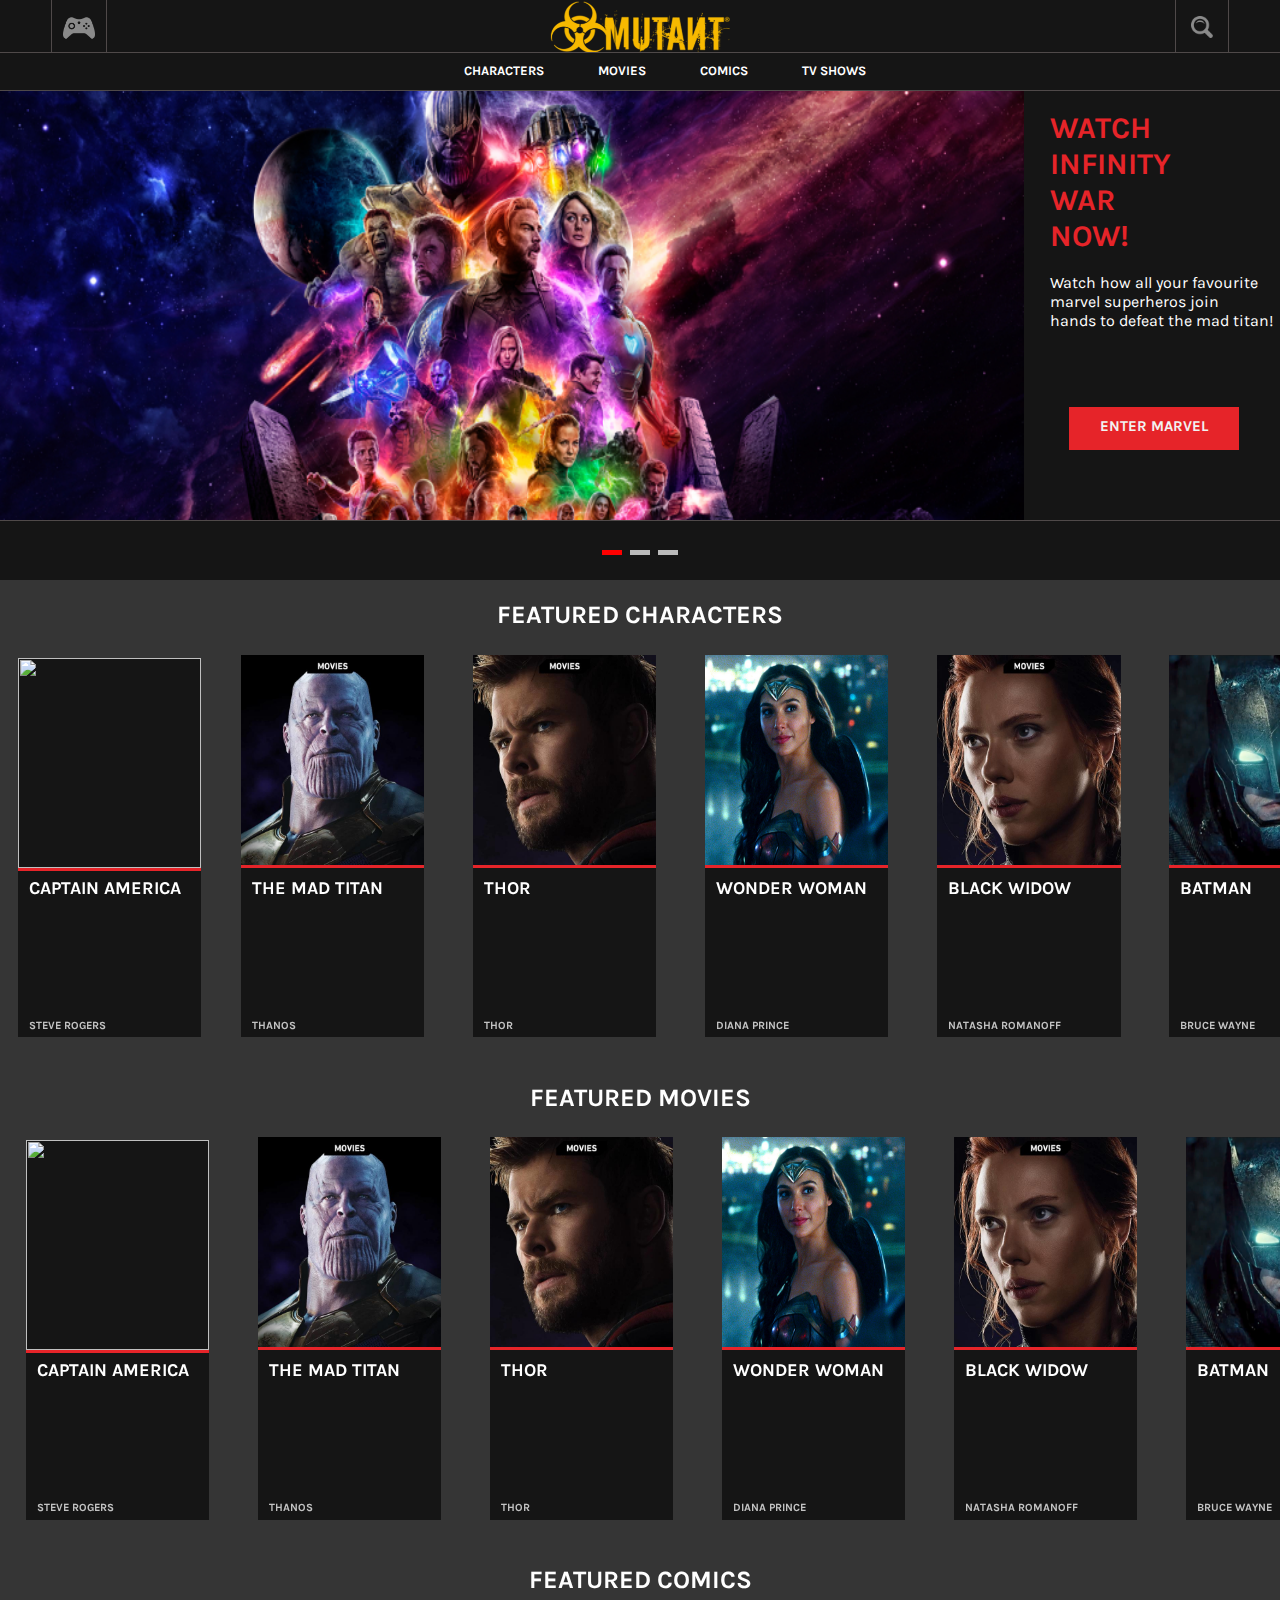
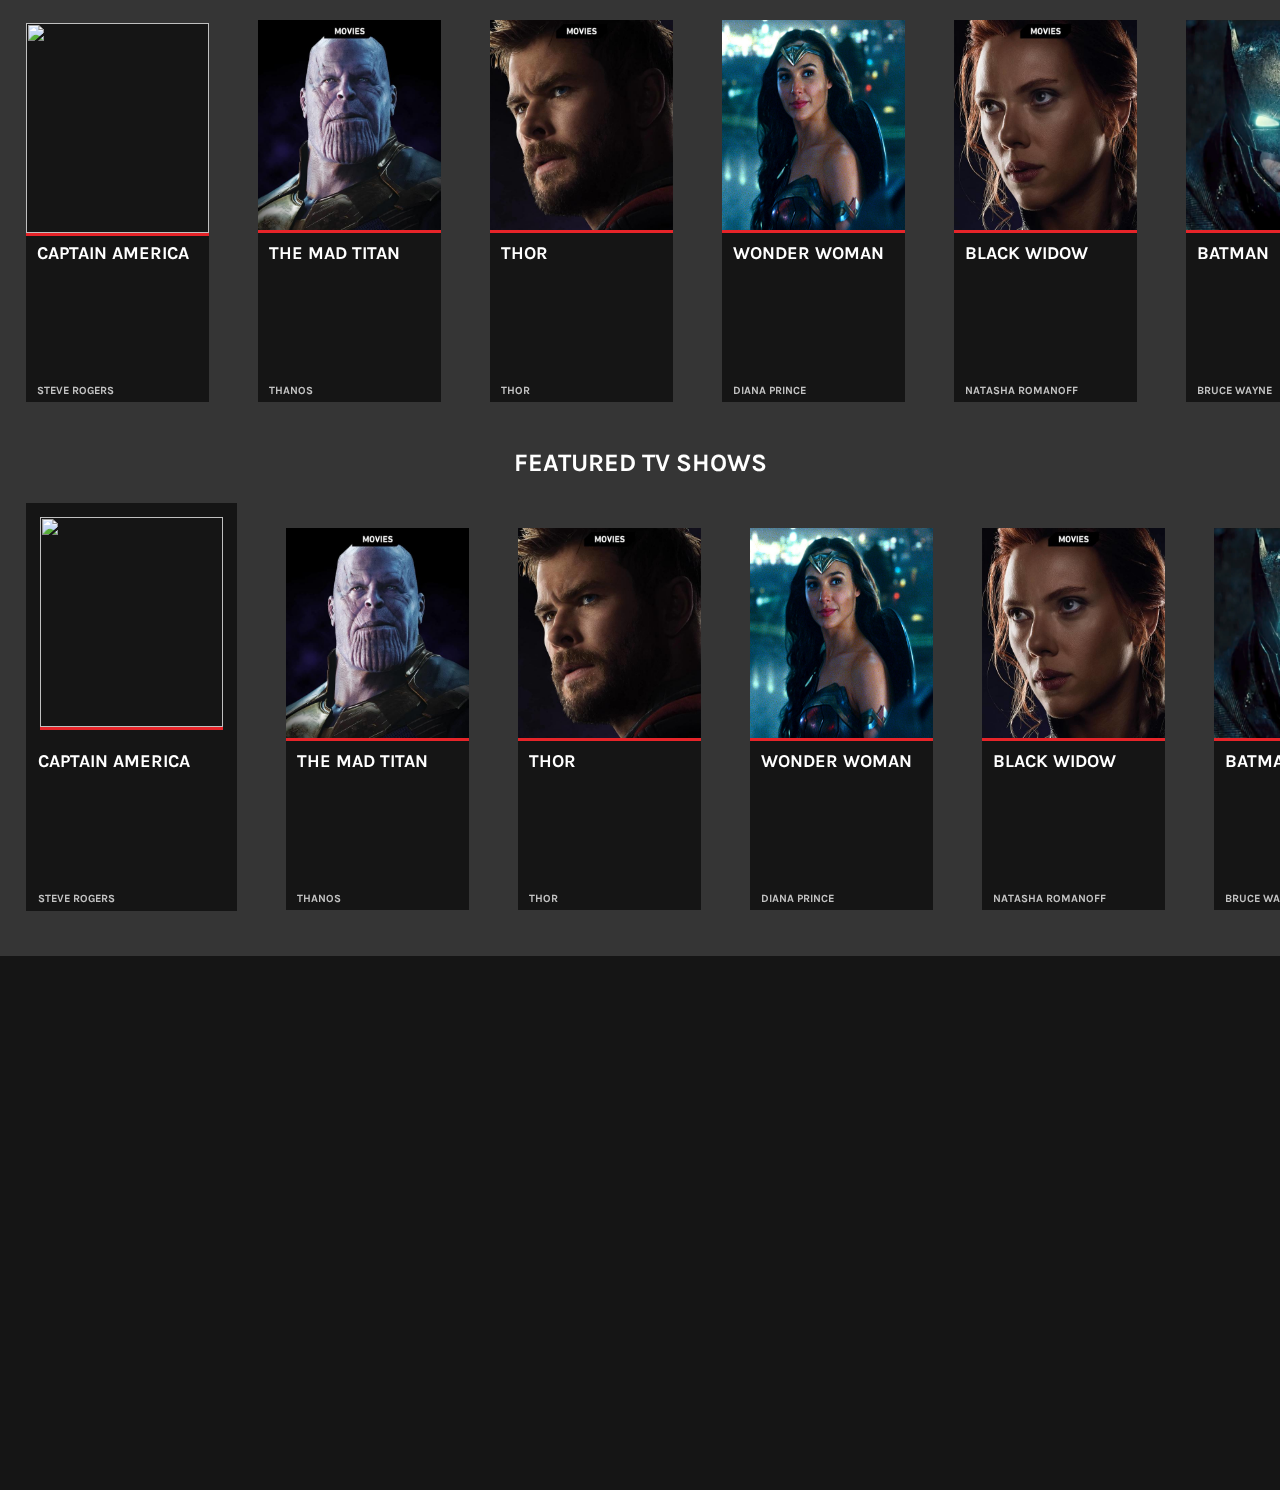
==== commit 19917afe: "Add files via upload" ====
--- a/index.html
+++ b/index.html
@@ -185,14 +185,14 @@
 featured characters
 </div>
 <div class="scrollmenu">
-<div class="selection">
-<a>  <img src="captain.png" alt=""></a><div class="selectionname">
+<a href="#"><div class="selection">
+<img src="captain.png" alt=""><div class="selectionname">
     CAPTAIN AMERICA
   </div>
   <div class="selectionrealname">
 STEVE ROGERS
 </div>
-</div>
+</div></a>
 <div class="selection">
   <img src="thanos.jpg" alt=""><div class="selectionname">
     THE MAD TITAN
@@ -265,22 +265,19 @@
  CLARK KENT
  </div></div>
 </div>
-<div class="">
-
-</div>
 <div class="featured">
 <div class="featuredtitle">
 featured movies
 </div>
 <div class="scrollmenu">
-<a href="#"><div class="selection">
+<div class="selection">
 <img src="captain.png" alt=""><div class="selectionname">
     CAPTAIN AMERICA
   </div>
   <div class="selectionrealname">
 STEVE ROGERS
 </div>
-</div></a>
+</div>
 <div class="selection">
   <img src="thanos.jpg" alt=""><div class="selectionname">
     THE MAD TITAN
@@ -360,7 +357,7 @@
 </div>
 <div class="scrollmenu">
 <div class="selection">
-<a>  <img src="captain.png" alt=""></a><div class="selectionname">
+<img src="captain.png" alt=""><div class="selectionname">
     CAPTAIN AMERICA
   </div>
   <div class="selectionrealname">
@@ -439,7 +436,6 @@
  CLARK KENT
  </div></div>
 </div>
-<br>
 <div class="featured">
 <div class="featuredtitle">
 featured tv shows
--- a/style.css
+++ b/style.css
@@ -373,7 +373,7 @@
 div.scrollmenu a {
   display: inline-block;
   color: white;
-  text-align: center;
+
   padding: 14px;
   text-decoration: none;
 }
@@ -387,13 +387,14 @@
 margin-bottom: 2%;
 
 }
-a img{
-  margin: -14px;
+
+a{
+  margin: 0;
   padding: 0;
 }
+
 .selection:hover{
-  background-color: black;
-  transition: 0.8s;
+  transition: 0.3s;
   cursor: pointer;
 }
 
@@ -411,8 +412,8 @@
 }
 
 .featured a:hover{
-  background-color: black;
-  transition: 0.5s;
+color: #e62429;
+  transition: 0.3s;
 }
 
 .selectionrealname{
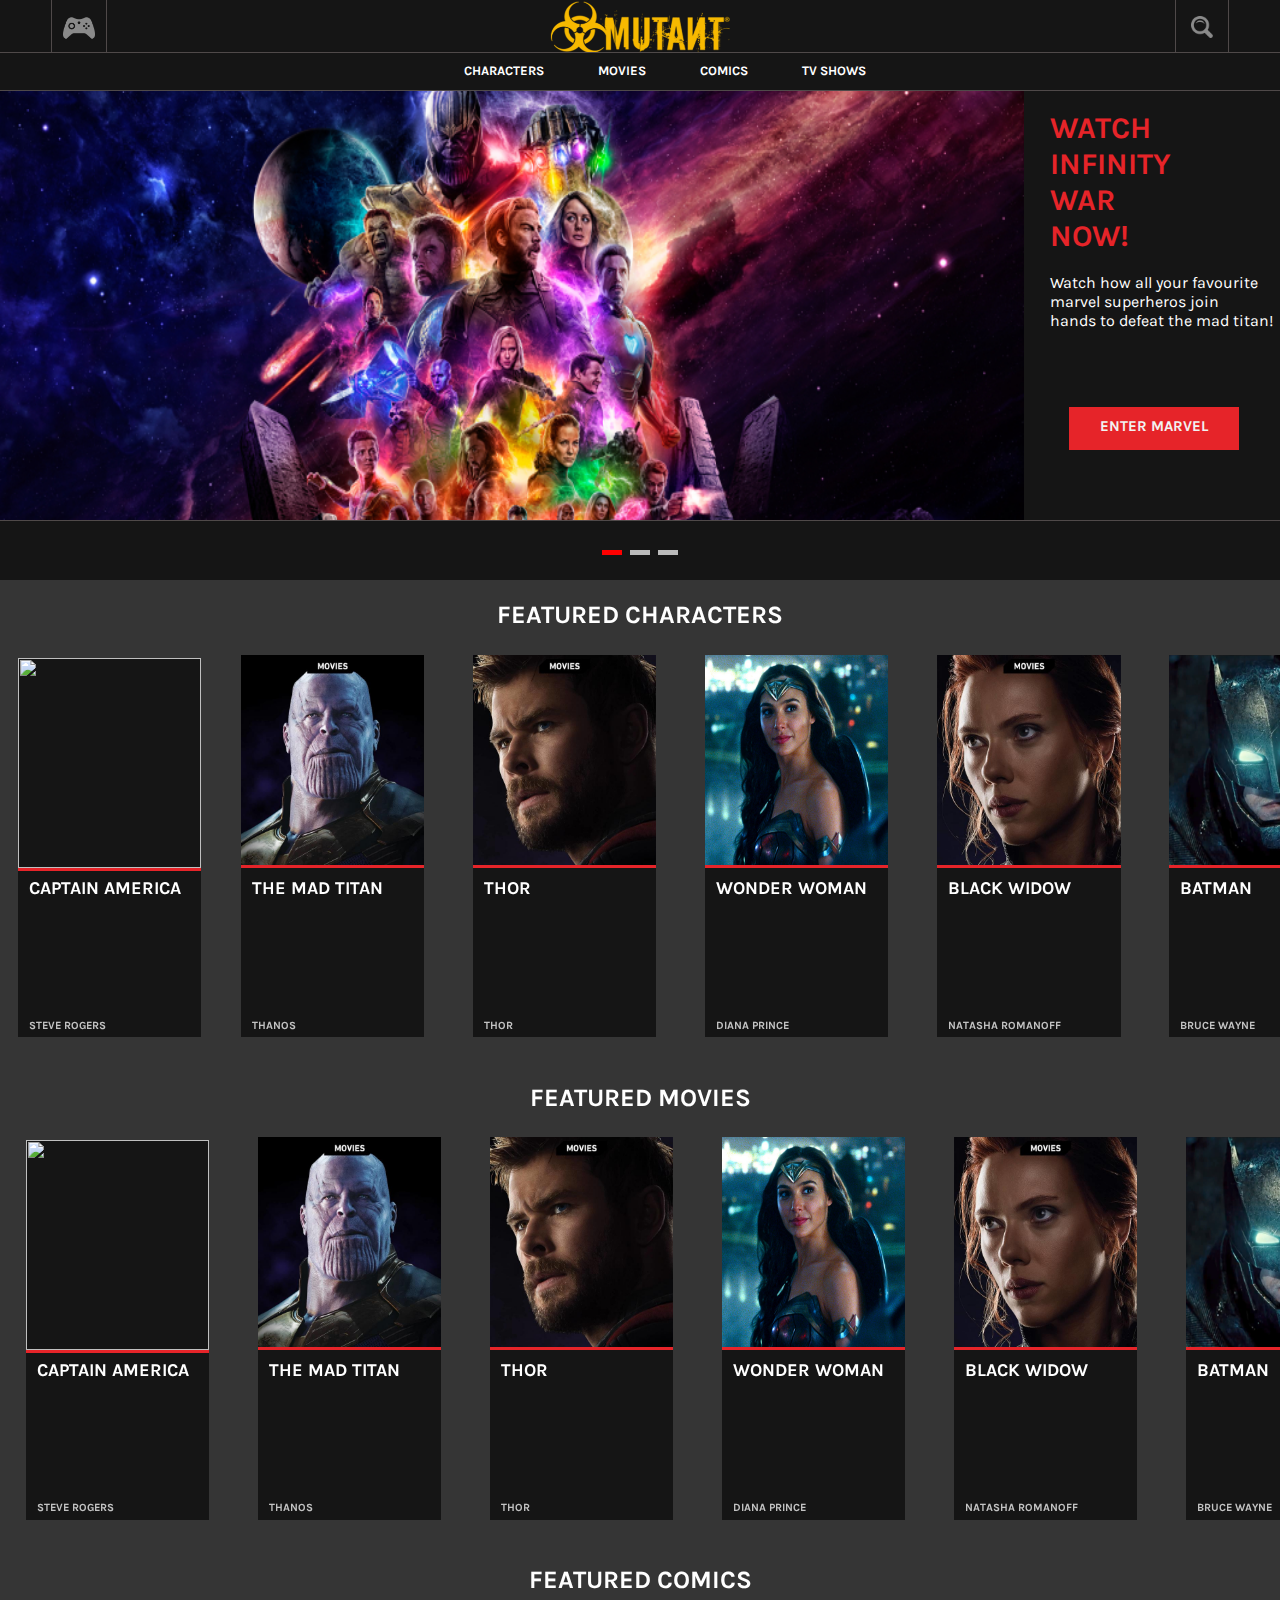
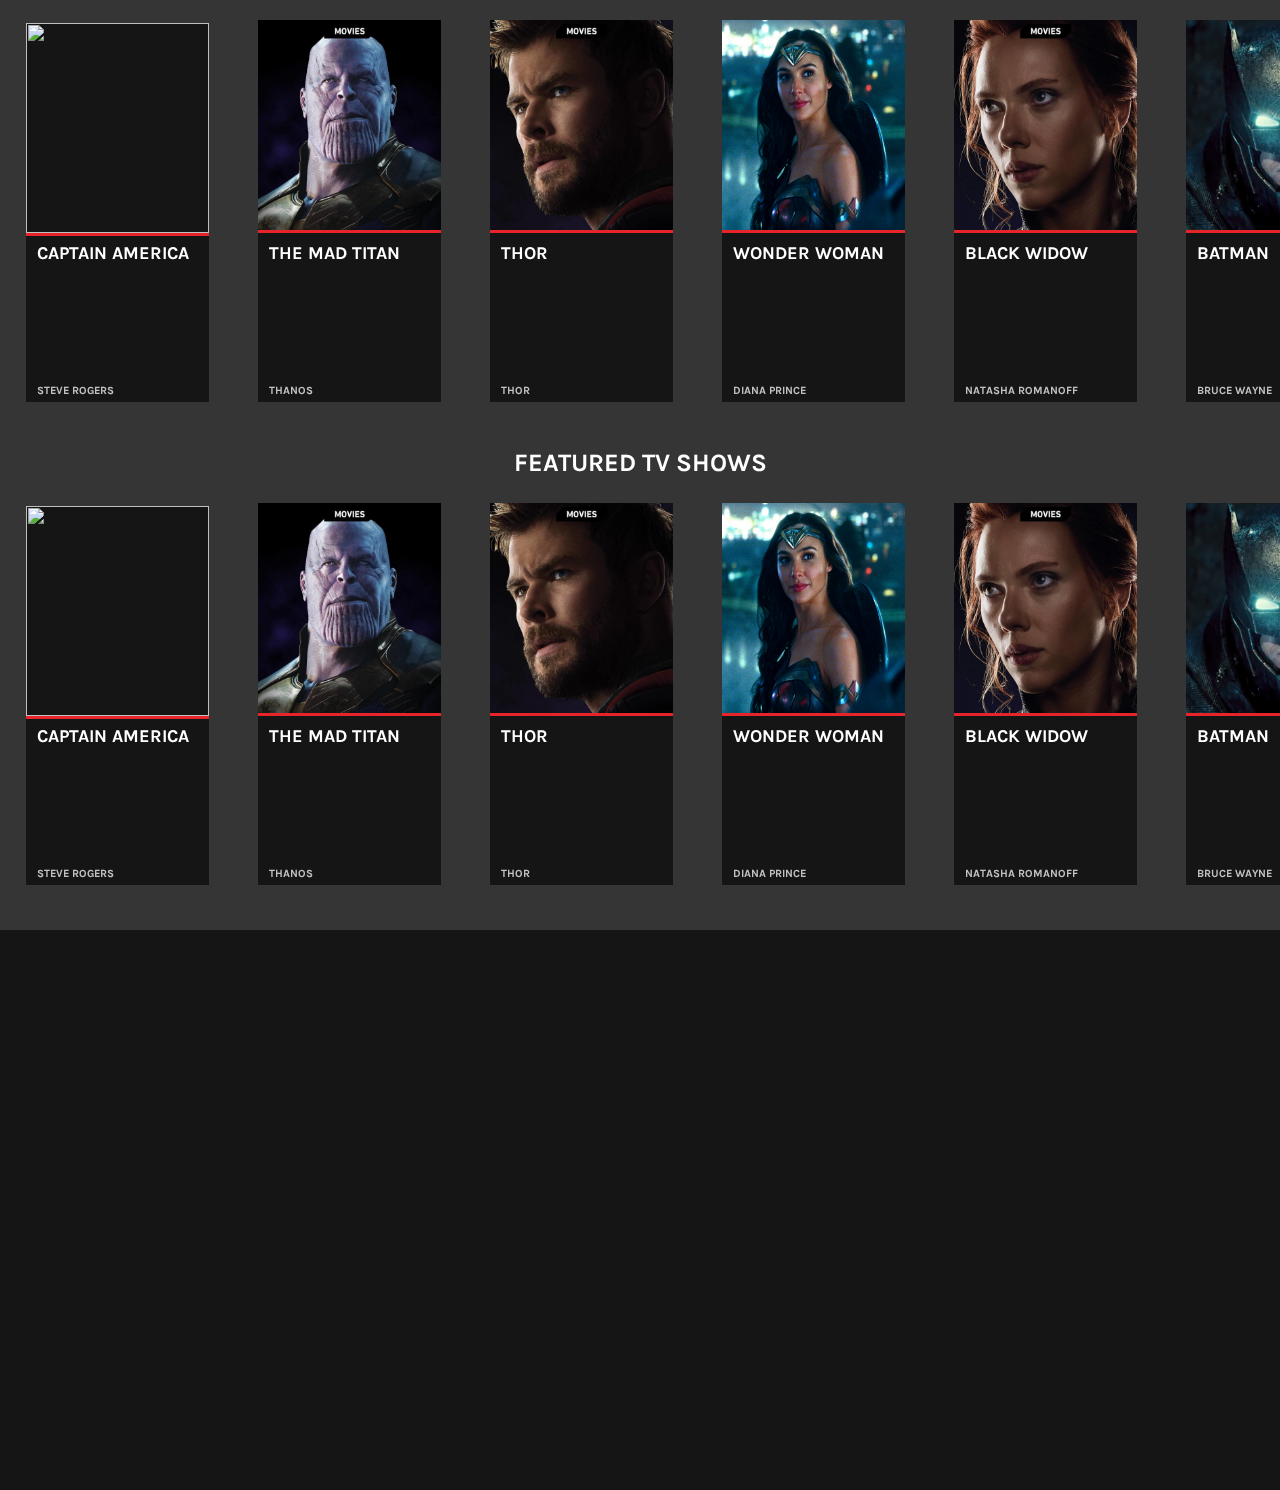
==== commit f48c0b67: "Add files via upload" ====
--- a/index.html
+++ b/index.html
@@ -25,7 +25,7 @@
   <a href="#"><div id="pacman" class="game">
 <img src="pacman.png" alt="">
   </div></a>
-  <div id="phonemenu" class="phonemenu" ><span style="font-size:34px;cursor:pointer" onclick="openNav()">&#9776;</span>
+  <div id="phonemenu" class="phonemenu" ><span style="font-size:36px;cursor:pointer" onclick="openNav()">&#9776;</span>
   </div>
   <div class="logoo">
 <a href="index.html"><img src="logo.png" height="52px" width="180px"></a>
@@ -442,7 +442,7 @@
 </div>
 <div class="scrollmenu">
 <div class="selection">
-<a>  <img src="captain.png" alt=""></a><div class="selectionname">
+<img src="captain.png" alt=""><div class="selectionname">
     CAPTAIN AMERICA
   </div>
   <div class="selectionrealname">
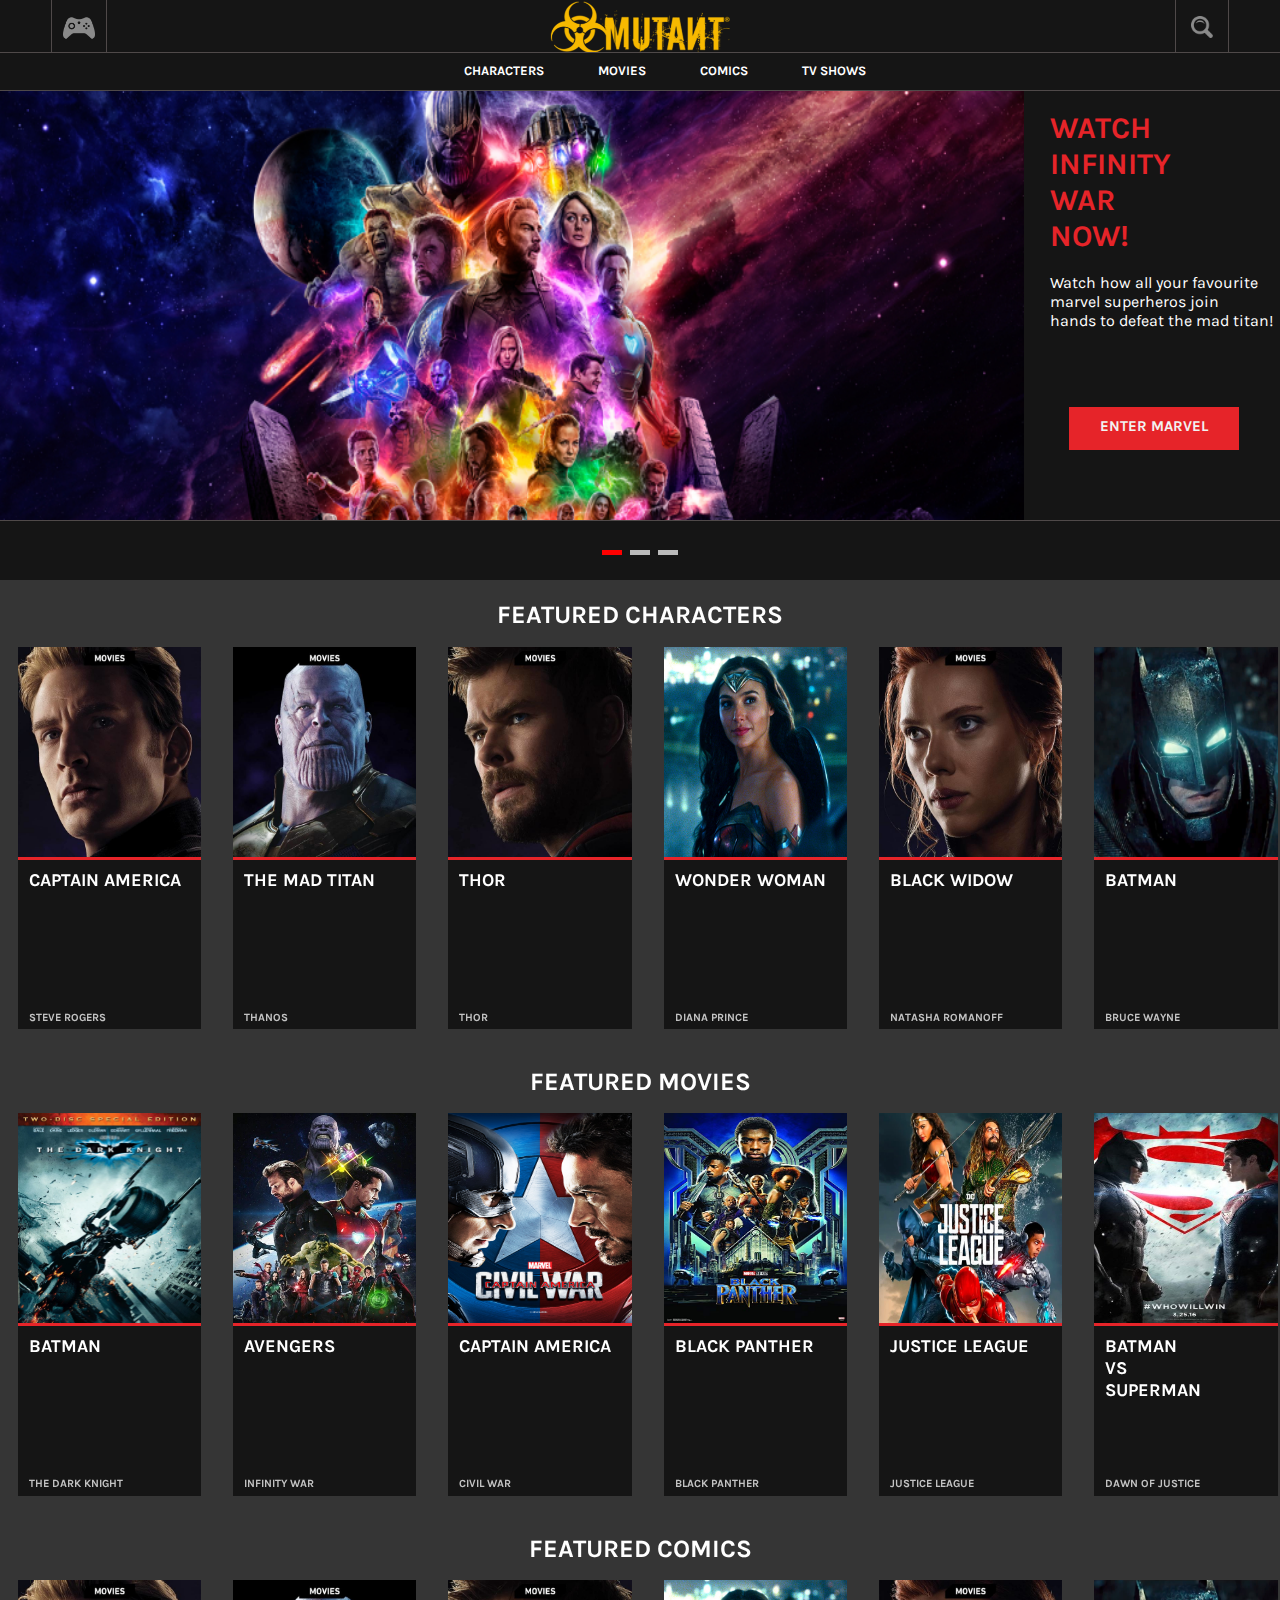
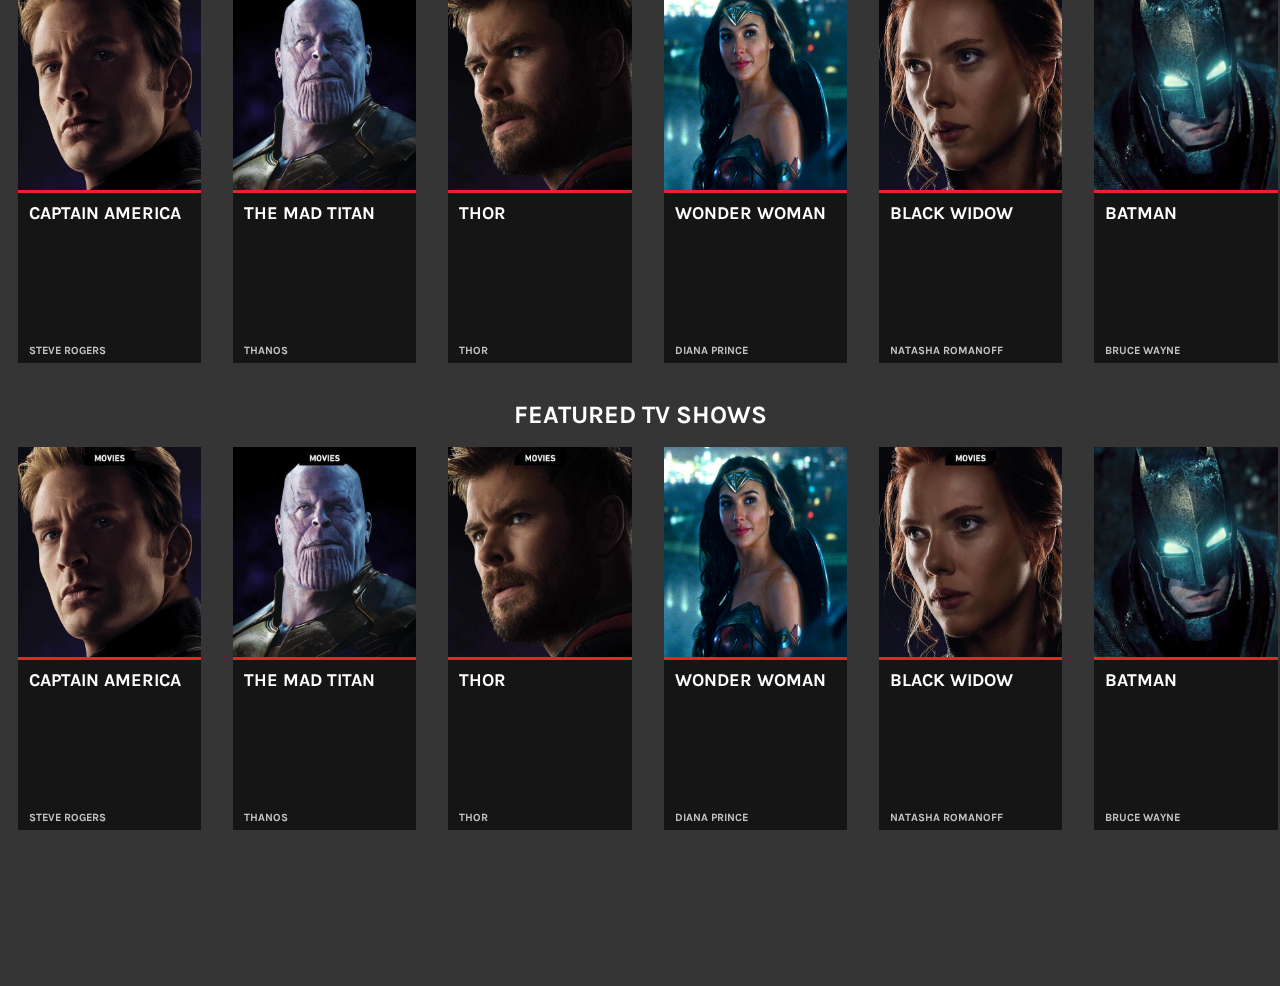
==== commit 21765a0c: "Add files via upload" ====
--- a/index.html
+++ b/index.html
@@ -126,7 +126,7 @@
 Watch how all your favourite <br>marvel superheros join<br> hands to defeat the mad titan!
   </div>
   <img src="marveluniverse.jpg">
-<a><div class="text">ENTER MARVEL</div><a>
+<a href="marvel.html"><div class="text">ENTER MARVEL</div><a>
 </div>
 
 <div class="mySlides fade">
@@ -135,7 +135,7 @@
 Watch how all <br>your favourite <br>DC superheros join<br> hands to defeat the mighty<br> SteppenWolf!<br>
   </div>
   <img src="dcuniverse.jpg" class="dcuniverse">
-<a><div class="text">ENTER DC</div></a>
+<a href="dc.html"><div class="text">ENTER DC</div></a>
 </div>
 
 <div class="mySlides fade">
@@ -144,7 +144,7 @@
 Read all of your<br> favourite Marvel, <br>DC comics now for free.<br>
   </div>
   <img src="comics.jpg">
-<a><div class="text">READ COMICS</div></a>
+<a href="allcomics.html"><div class="text">READ COMICS</div></a>
 </div>
 
 </div>
@@ -185,7 +185,7 @@
 featured characters
 </div>
 <div class="scrollmenu">
-<a href="#"><div class="selection">
+<a href="captainamerica.html"><div class="selection">
 <img src="captain.png" alt=""><div class="selectionname">
     CAPTAIN AMERICA
   </div>
@@ -193,333 +193,332 @@
 STEVE ROGERS
 </div>
 </div></a>
-<div class="selection">
+<a href="thanos.html"><div class="selection">
   <img src="thanos.jpg" alt=""><div class="selectionname">
     THE MAD TITAN
   </div>
   <div class="selectionrealname">
 THANOS
   </div>
-</div>
-<div class="selection">
+</div></a>
+<a href="thor.html"><div class="selection">
   <img src="thor.jpg" alt=""><div class="selectionname">
     THOR
   </div>
   <div class="selectionrealname">
 THOR
   </div>
-</div>
-<div class="selection">
+</div></a>
+<a href="wonderwoman.html"><div class="selection">
   <img src="galgadot.jpg" alt=""><div class="selectionname">
    WONDER WOMAN
   </div>
   <div class="selectionrealname">
 DIANA PRINCE
   </div>
-</div>
-<div class="selection">
+</div></a>
+<a href="blackwidow.html"><div class="selection">
   <img src="widow.jpg" alt=""><div class="selectionname">
     BLACK WIDOW
   </div>
   <div class="selectionrealname">
 NATASHA ROMANOFF
   </div>
-</div>
-<div class="selection">
+</div></a>
+<a href="batman.html"><div class="selection">
   <img src="batman.jpg" alt=""><div class="selectionname">
     BATMAN
   </div>
   <div class="selectionrealname">
 BRUCE WAYNE
   </div>
-</div>
-<div class="selection">
+</div></a>
+<a href="spiderman.html"><div class="selection">
   <img src="spidy.jpg" alt=""><div class="selectionname">
     SPIDER-MAN
   </div>
   <div class="selectionrealname">
 PETER PARKER
   </div>
-</div>
-<div class="selection">
+</div></a>
+<a href="hulk.html"><div class="selection">
   <img src="banner.jpg" alt=""><div class="selectionname">
     HULK
   </div>
   <div class="selectionrealname">
 BRUCE BANNER
   </div>
-</div>
-<div class="selection">
+</div></a>
+<a href="hawkeye.html"><div class="selection">
   <img src="hawkeye.jpg" alt=""><div class="selectionname">
    HAWKEYE
   </div>
   <div class="selectionrealname">
 CLINT BARTON
   </div>
-</div>
-<div class="selection">
+</div></a>
+<a href="superman.html"><div class="selection">
   <img src="superman.jpg" alt=""><div class="selectionname">
    SUPERMAN
  </div>
  <div class="selectionrealname">
  CLARK KENT
- </div></div>
+</div></div></a>
 </div>
 <div class="featured">
 <div class="featuredtitle">
 featured movies
 </div>
 <div class="scrollmenu">
-<div class="selection">
+<a href="darkknight_movie.html"><div class="selection">
+<img src="darknight.jpg" alt=""><div class="selectionname">
+    BATMAN
+  </div>
+  <div class="selectionrealname">
+THE DARK KNIGHT
+</div>
+</div></a>
+<a href="infinitywar_movie.html"><div class="selection">
+  <img src="infinitywar.jpg" alt=""><div class="selectionname">
+    AVENGERS
+  </div>
+  <div class="selectionrealname">
+INFINITY WAR
+  </div>
+</div></a>
+<a href="civilwar_movie.html"><div class="selection">
+  <img src="civilwar.jpg" alt=""><div class="selectionname">
+    CAPTAIN AMERICA
+  </div>
+  <div class="selectionrealname">
+CIVIL WAR
+  </div>
+</div></a>
+<a href="blackpanther_movie.html"><div class="selection">
+  <img src="blackpanther.jpg" alt=""><div class="selectionname">
+   BLACK PANTHER
+  </div>
+  <div class="selectionrealname">
+BLACK PANTHER
+  </div>
+</div></a>
+<a href="justiceleague_movie.html"><div class="selection">
+  <img src="justiceleague.jpg" alt=""><div class="selectionname">
+    JUSTICE LEAGUE
+  </div>
+  <div class="selectionrealname">
+JUSTICE LEAGUE
+  </div>
+</div></a>
+<a href="batmanvssuperman_movie.html"><div class="selection">
+  <img src="smvsbm.jpg" alt=""><div class="selectionname">
+    BATMAN <br>VS<br> SUPERMAN
+  </div>
+  <div class="selectionrealname1">
+DAWN OF JUSTICE
+  </div>
+</div></a>
+<a href="aquaman_movie.html"><div class="selection">
+  <img src="aquaman.jpg" alt=""><div class="selectionname">
+    AQUAMAN
+  </div>
+  <div class="selectionrealname">
+AQUAMAN
+  </div>
+</div></a>
+<a href="hulk.html"><div class="selection">
+  <img src="homecoming.jpg" alt=""><div class="selectionname">
+    SPIDER-MAN
+  </div>
+  <div class="selectionrealname">
+HOMECOMING
+  </div>
+</div></a>
+<a href="antmanandthewasp_movie.html"><div class="selection">
+  <img src="antmanwasp.jpg" alt=""><div class="selectionname">
+   ANT-MAN
+  </div>
+  <div class="selectionrealname">
+ANT-MAN AND THE WASP
+  </div>
+</div></a>
+<a href="suicidesquad_movie.html"><div class="selection">
+  <img src="suicidesquad.jpg" alt=""><div class="selectionname">
+   SUICIDE SQUAD
+ </div>
+ <div class="selectionrealname">
+ SUICIDE SQUAD
+</div></div></a>
+</div>
+<div class="featured">
+<div class="featuredtitle">
+featured comics
+</div>
+<div class="scrollmenu">
+<a href="captainamerica.html"><div class="selection">
 <img src="captain.png" alt=""><div class="selectionname">
     CAPTAIN AMERICA
   </div>
   <div class="selectionrealname">
 STEVE ROGERS
 </div>
-</div>
-<div class="selection">
+</div></a>
+<a href="thanos.html"><div class="selection">
   <img src="thanos.jpg" alt=""><div class="selectionname">
     THE MAD TITAN
   </div>
   <div class="selectionrealname">
 THANOS
   </div>
-</div>
-<div class="selection">
+</div></a>
+<a href="thor.html"><div class="selection">
   <img src="thor.jpg" alt=""><div class="selectionname">
     THOR
   </div>
   <div class="selectionrealname">
 THOR
   </div>
-</div>
-<div class="selection">
+</div></a>
+<a href="wonderwoman.html"><div class="selection">
   <img src="galgadot.jpg" alt=""><div class="selectionname">
    WONDER WOMAN
   </div>
   <div class="selectionrealname">
 DIANA PRINCE
   </div>
-</div>
-<div class="selection">
+</div></a>
+<a href="blackwidow.html"><div class="selection">
   <img src="widow.jpg" alt=""><div class="selectionname">
     BLACK WIDOW
   </div>
   <div class="selectionrealname">
 NATASHA ROMANOFF
   </div>
-</div>
-<div class="selection">
+</div></a>
+<a href="batman.html"><div class="selection">
   <img src="batman.jpg" alt=""><div class="selectionname">
     BATMAN
   </div>
   <div class="selectionrealname">
 BRUCE WAYNE
   </div>
-</div>
-<div class="selection">
+</div></a>
+<a href="spiderman.html"><div class="selection">
   <img src="spidy.jpg" alt=""><div class="selectionname">
     SPIDER-MAN
   </div>
   <div class="selectionrealname">
 PETER PARKER
   </div>
-</div>
-<div class="selection">
+</div></a>
+<a href="hulk.html"><div class="selection">
   <img src="banner.jpg" alt=""><div class="selectionname">
     HULK
   </div>
   <div class="selectionrealname">
 BRUCE BANNER
   </div>
-</div>
-<div class="selection">
+</div></a>
+<a href="hawkeye.html"><div class="selection">
   <img src="hawkeye.jpg" alt=""><div class="selectionname">
    HAWKEYE
   </div>
   <div class="selectionrealname">
 CLINT BARTON
   </div>
-</div>
-<div class="selection">
+</div></a>
+<a href="superman.html"><div class="selection">
   <img src="superman.jpg" alt=""><div class="selectionname">
    SUPERMAN
  </div>
  <div class="selectionrealname">
  CLARK KENT
- </div></div>
-</div>
-
+</div></div></a>
+</div>
 <div class="featured">
 <div class="featuredtitle">
-featured comics
+featured tv shows
 </div>
 <div class="scrollmenu">
-<div class="selection">
+<a href="captainamerica.html"><div class="selection">
 <img src="captain.png" alt=""><div class="selectionname">
     CAPTAIN AMERICA
   </div>
   <div class="selectionrealname">
 STEVE ROGERS
 </div>
-</div>
-<div class="selection">
+</div></a>
+<a href="thanos.html"><div class="selection">
   <img src="thanos.jpg" alt=""><div class="selectionname">
     THE MAD TITAN
   </div>
   <div class="selectionrealname">
 THANOS
   </div>
-</div>
-<div class="selection">
+</div></a>
+<a href="thor.html"><div class="selection">
   <img src="thor.jpg" alt=""><div class="selectionname">
     THOR
   </div>
   <div class="selectionrealname">
 THOR
   </div>
-</div>
-<div class="selection">
+</div></a>
+<a href="wonderwoman.html"><div class="selection">
   <img src="galgadot.jpg" alt=""><div class="selectionname">
    WONDER WOMAN
   </div>
   <div class="selectionrealname">
 DIANA PRINCE
   </div>
-</div>
-<div class="selection">
+</div></a>
+<a href="blackwidow.html"><div class="selection">
   <img src="widow.jpg" alt=""><div class="selectionname">
     BLACK WIDOW
   </div>
   <div class="selectionrealname">
 NATASHA ROMANOFF
   </div>
-</div>
-<div class="selection">
+</div></a>
+<a href="batman.html"><div class="selection">
   <img src="batman.jpg" alt=""><div class="selectionname">
     BATMAN
   </div>
   <div class="selectionrealname">
 BRUCE WAYNE
   </div>
-</div>
-<div class="selection">
+</div></a>
+<a href="spiderman.html"><div class="selection">
   <img src="spidy.jpg" alt=""><div class="selectionname">
     SPIDER-MAN
   </div>
   <div class="selectionrealname">
 PETER PARKER
   </div>
-</div>
-<div class="selection">
+</div></a>
+<a href="hulk.html"><div class="selection">
   <img src="banner.jpg" alt=""><div class="selectionname">
     HULK
   </div>
   <div class="selectionrealname">
 BRUCE BANNER
   </div>
-</div>
-<div class="selection">
+</div></a>
+<a href="hawkeye.html"><div class="selection">
   <img src="hawkeye.jpg" alt=""><div class="selectionname">
    HAWKEYE
   </div>
   <div class="selectionrealname">
 CLINT BARTON
   </div>
-</div>
-<div class="selection">
+</div></a>
+<a href="superman.html"><div class="selection">
   <img src="superman.jpg" alt=""><div class="selectionname">
    SUPERMAN
  </div>
  <div class="selectionrealname">
  CLARK KENT
- </div></div>
-</div>
-<div class="featured">
-<div class="featuredtitle">
-featured tv shows
-</div>
-<div class="scrollmenu">
-<div class="selection">
-<img src="captain.png" alt=""><div class="selectionname">
-    CAPTAIN AMERICA
-  </div>
-  <div class="selectionrealname">
-STEVE ROGERS
-</div>
-</div>
-<div class="selection">
-  <img src="thanos.jpg" alt=""><div class="selectionname">
-    THE MAD TITAN
-  </div>
-  <div class="selectionrealname">
-THANOS
-  </div>
-</div>
-<div class="selection">
-  <img src="thor.jpg" alt=""><div class="selectionname">
-    THOR
-  </div>
-  <div class="selectionrealname">
-THOR
-  </div>
-</div>
-<div class="selection">
-  <img src="galgadot.jpg" alt=""><div class="selectionname">
-   WONDER WOMAN
-  </div>
-  <div class="selectionrealname">
-DIANA PRINCE
-  </div>
-</div>
-<div class="selection">
-  <img src="widow.jpg" alt=""><div class="selectionname">
-    BLACK WIDOW
-  </div>
-  <div class="selectionrealname">
-NATASHA ROMANOFF
-  </div>
-</div>
-<div class="selection">
-  <img src="batman.jpg" alt=""><div class="selectionname">
-    BATMAN
-  </div>
-  <div class="selectionrealname">
-BRUCE WAYNE
-  </div>
-</div>
-<div class="selection">
-  <img src="spidy.jpg" alt=""><div class="selectionname">
-    SPIDER-MAN
-  </div>
-  <div class="selectionrealname">
-PETER PARKER
-  </div>
-</div>
-<div class="selection">
-  <img src="banner.jpg" alt=""><div class="selectionname">
-    HULK
-  </div>
-  <div class="selectionrealname">
-BRUCE BANNER
-  </div>
-</div>
-<div class="selection">
-  <img src="hawkeye.jpg" alt=""><div class="selectionname">
-   HAWKEYE
-  </div>
-  <div class="selectionrealname">
-CLINT BARTON
-  </div>
-</div>
-<div class="selection">
-  <img src="superman.jpg" alt=""><div class="selectionname">
-   SUPERMAN
- </div>
- <div class="selectionrealname">
- CLARK KENT
- </div></div>
+</div></div></a>
 </div>
 
 <div id="myNav" class="overlay">
--- a/style.css
+++ b/style.css
@@ -19,7 +19,6 @@
   font-family: 'Karla', sans-serif;
   color: white;
   letter-spacing: 0;
-  height: 3000px;
   padding-top:  90px;
   background-color: #151515;
 }
@@ -353,6 +352,7 @@
 .featured{
   width: 100%;
   background-color: #353535;
+  padding-bottom: 30px;
 }
 .featuredtitle{
   padding-top: 20px;
@@ -416,7 +416,7 @@
   transition: 0.3s;
 }
 
-.selectionrealname{
+.selectionrealname, .selectionrealname1{
   color: #c3c3c3;
   margin-bottom: 0;
   font-size: 11px;
@@ -426,7 +426,15 @@
   margin-bottom: 3%;
 }
 
+.selectionrealname1{
+  margin-top: 76px;
+}
+
 @media only screen and (max-width:850px){
+  a{
+    margin: 0;
+    padding: 0;
+  }
   body{
     padding-top: 52px;
   }
@@ -459,9 +467,14 @@
 .headertab{
   height: 52px;
 }
+a img{
+  margin-left: -15px;
+  margin-right: -15px;
+  padding: 0;
+}
   .selection{
     width: 103.33px;
-    height: 215px;
+    height: 250px;
     display: inline-block;
     background-color: #151515;
     margin-left: 2%;
@@ -482,12 +495,12 @@
     font-size: 10px;
     margin-top: 5px;
   }
-  .selectionrealname{
+  .selectionrealname, .selectionrealname1{
     color: #c3c3c3;
-    margin-bottom: 0;
     font-size: 6px;
     margin-top: 75px;
   }
+
 
   ::-webkit-scrollbar {
     width: 2px;
@@ -549,7 +562,7 @@
 }
 
 .overlay a:hover, .overlay a:focus {
-  color: #f1f1f1;
+  color: #e62429;
 }
 
 .overlay .closebtn {
@@ -559,11 +572,14 @@
   font-size: 60px;
 }
 
-@media screen and (max-height: 450px) {
+@media screen and (max-width: 850px) {
   .overlay a {font-size: 20px}
   .overlay .closebtn {
   font-size: 40px;
   top: 15px;
   right: 35px;
   }
-}
+  .selectionrealname1{
+    margin-top: 50px;
+  }
+}
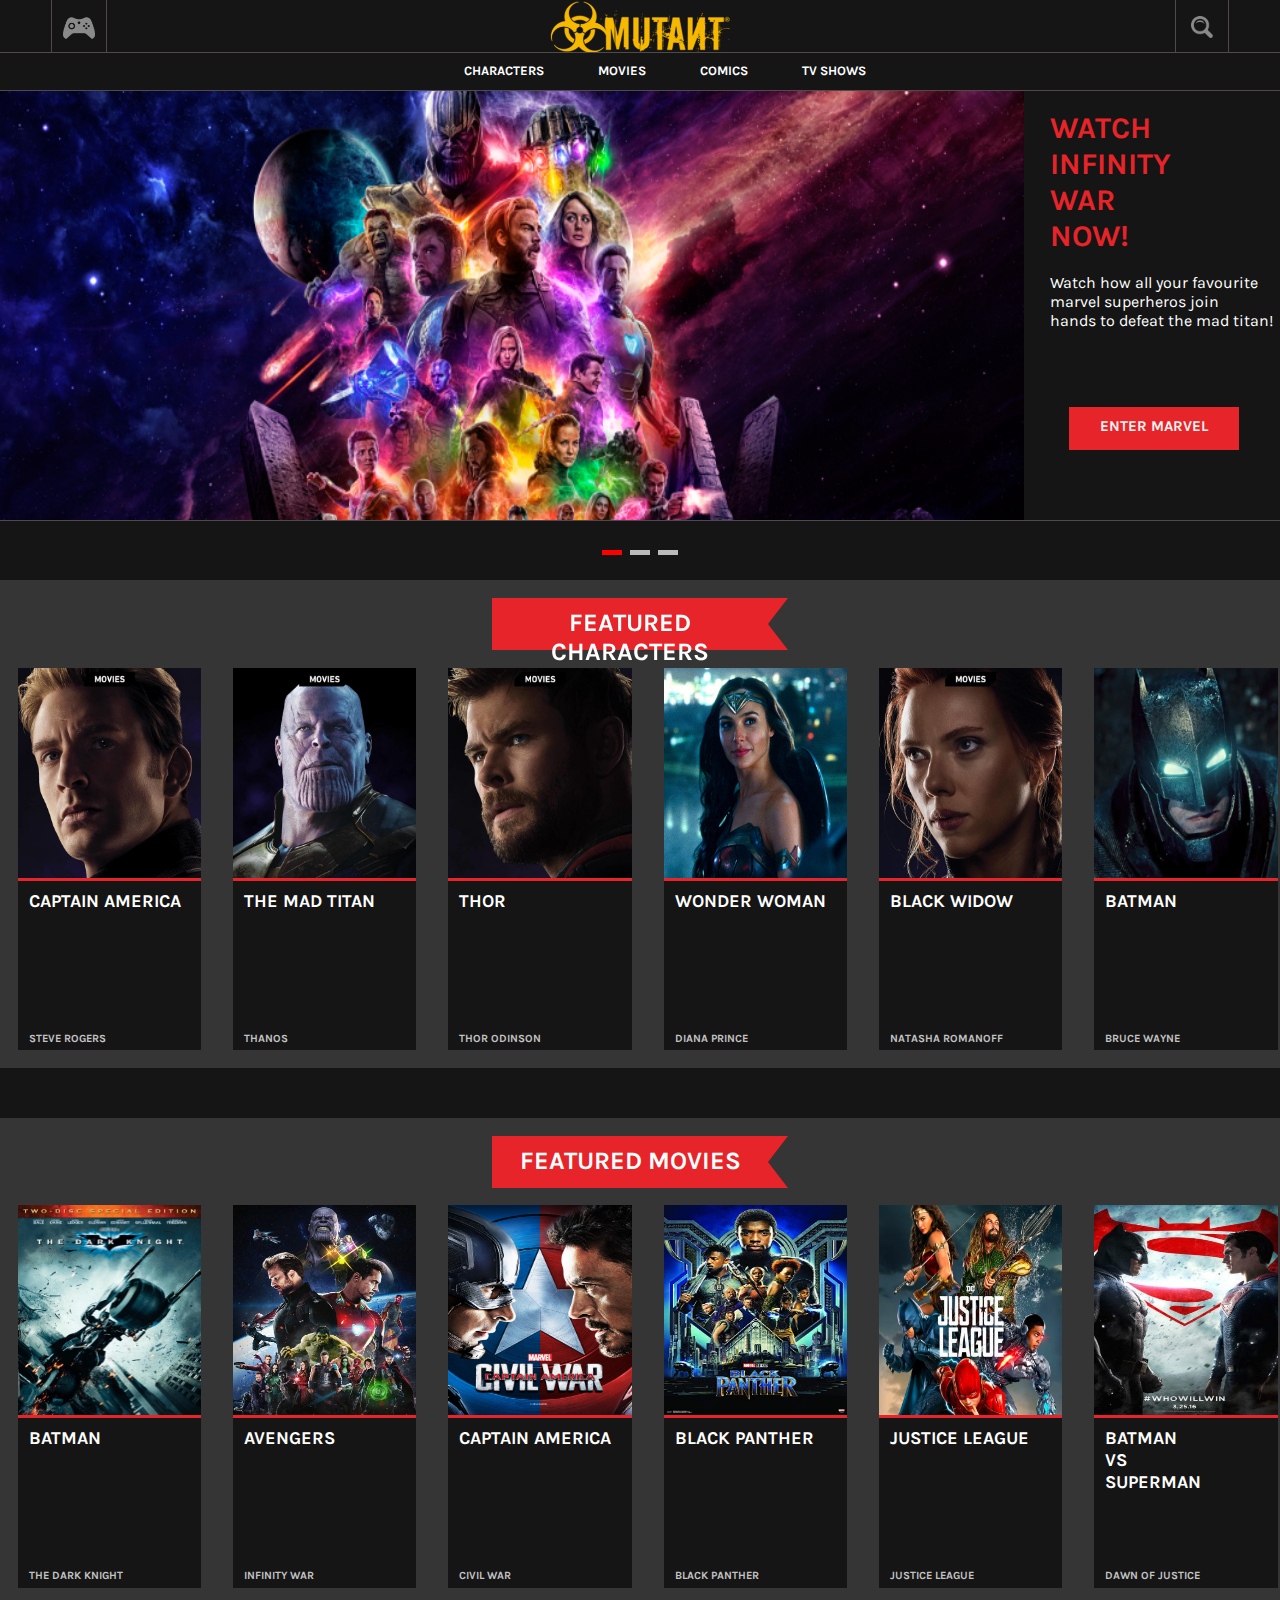
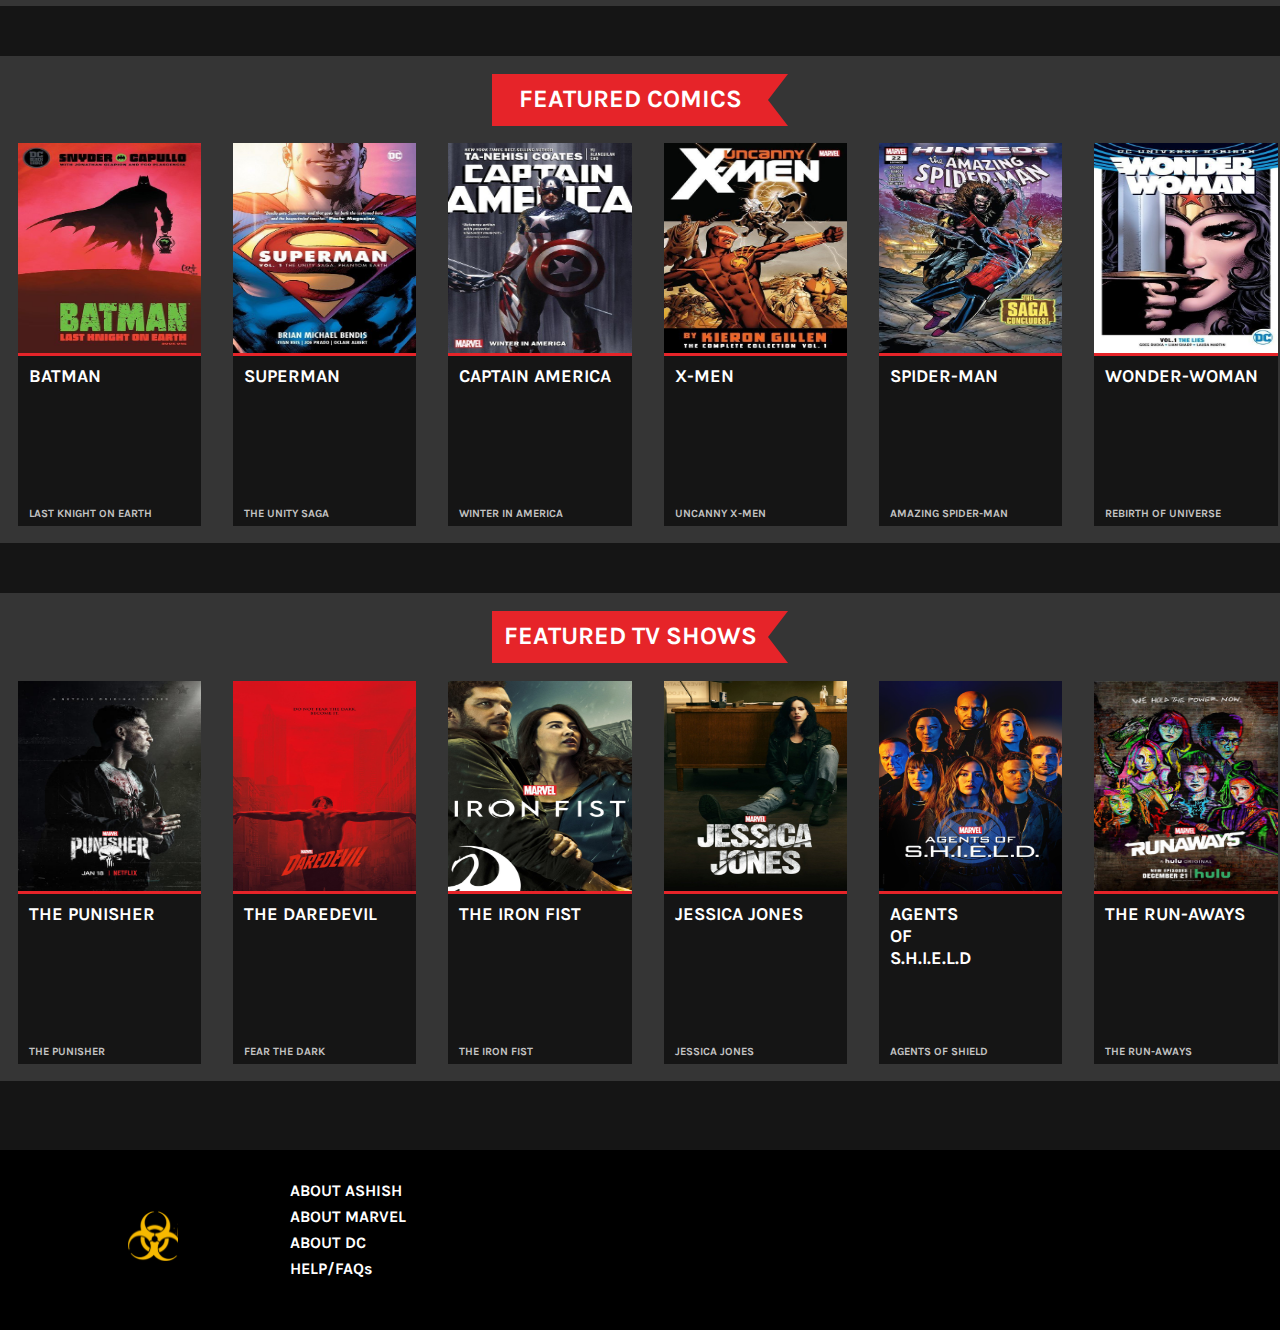
==== commit 2da010a5: "Add files via upload" ====
--- a/index.html
+++ b/index.html
@@ -181,9 +181,9 @@
 
 
 <div class="featured">
-<div class="featuredtitle">
+<div class="featuredtitlecontainer"><div class="featuredtitle">
 featured characters
-</div>
+</div></div>
 <div class="scrollmenu">
 <a href="captainamerica.html"><div class="selection">
 <img src="captain.png" alt=""><div class="selectionname">
@@ -206,7 +206,7 @@
     THOR
   </div>
   <div class="selectionrealname">
-THOR
+THOR ODINSON
   </div>
 </div></a>
 <a href="wonderwoman.html"><div class="selection">
@@ -265,9 +265,13 @@
  CLARK KENT
 </div></div></a>
 </div>
+<div class="space">
+
+</div>
 <div class="featured">
-<div class="featuredtitle">
+<div class="featuredtitlecontainer"><div class="featuredtitle">
 featured movies
+</div>
 </div>
 <div class="scrollmenu">
 <a href="darkknight_movie.html"><div class="selection">
@@ -350,181 +354,191 @@
  SUICIDE SQUAD
 </div></div></a>
 </div>
+<div class="space">
+
+</div>
 <div class="featured">
-<div class="featuredtitle">
+<div class="featuredtitlecontainer"><div class="featuredtitle">
 featured comics
 </div>
+</div>
 <div class="scrollmenu">
-<a href="captainamerica.html"><div class="selection">
-<img src="captain.png" alt=""><div class="selectionname">
+<a href="batmanlastknight_comic.html"><div class="selection">
+<img src="lastknight.jpg" alt=""><div class="selectionname">
+    BATMAN
+  </div>
+  <div class="selectionrealname">
+LAST KNIGHT ON EARTH
+</div>
+</div></a>
+<a href="supermanunitysaga_comic.html"><div class="selection">
+  <img src="saga.jpg" alt=""><div class="selectionname">
+    SUPERMAN
+  </div>
+  <div class="selectionrealname">
+THE UNITY SAGA
+  </div>
+</div></a>
+<a href="captainamericawinterinamerica_comic.html"><div class="selection">
+  <img src="wintinam.jpg" alt=""><div class="selectionname">
     CAPTAIN AMERICA
   </div>
   <div class="selectionrealname">
-STEVE ROGERS
-</div>
-</div></a>
-<a href="thanos.html"><div class="selection">
-  <img src="thanos.jpg" alt=""><div class="selectionname">
-    THE MAD TITAN
-  </div>
-  <div class="selectionrealname">
-THANOS
-  </div>
-</div></a>
-<a href="thor.html"><div class="selection">
-  <img src="thor.jpg" alt=""><div class="selectionname">
-    THOR
-  </div>
-  <div class="selectionrealname">
-THOR
-  </div>
-</div></a>
-<a href="wonderwoman.html"><div class="selection">
-  <img src="galgadot.jpg" alt=""><div class="selectionname">
-   WONDER WOMAN
-  </div>
-  <div class="selectionrealname">
-DIANA PRINCE
-  </div>
-</div></a>
-<a href="blackwidow.html"><div class="selection">
-  <img src="widow.jpg" alt=""><div class="selectionname">
-    BLACK WIDOW
-  </div>
-  <div class="selectionrealname">
-NATASHA ROMANOFF
-  </div>
-</div></a>
-<a href="batman.html"><div class="selection">
-  <img src="batman.jpg" alt=""><div class="selectionname">
+WINTER IN AMERICA
+  </div>
+</div></a>
+<a href="xmenuncannyxmen_comic.html"><div class="selection">
+  <img src="uncanny.jpg" alt=""><div class="selectionname">
+   X-MEN
+  </div>
+  <div class="selectionrealname">
+UNCANNY X-MEN
+  </div>
+</div></a>
+<a href="spidermanamazingspiderman_comic.html"><div class="selection">
+  <img src="amzspdmn.jpg" alt=""><div class="selectionname">
+  SPIDER-MAN
+  </div>
+  <div class="selectionrealname">
+AMAZING SPIDER-MAN
+  </div>
+</div></a>
+<a href="wonderwomanrebirthofuniverse_comic.html"><div class="selection">
+  <img src="wwrebirth.jpg" alt=""><div class="selectionname">
+    WONDER-WOMAN
+  </div>
+  <div class="selectionrealname">
+REBIRTH OF UNIVERSE
+  </div>
+</div></a>
+<a href="spidermansinistersix_comic.html"><div class="selection">
+  <img src="sinistersix.jpg" alt=""><div class="selectionname">
+    SPIDER-MAN
+  </div>
+  <div class="selectionrealname">
+SINISTER SIX
+  </div>
+</div></a>
+<a href="batmanknightfalls_comic.html"><div class="selection">
+  <img src="knightfall.jpg" alt=""><div class="selectionname">
     BATMAN
   </div>
   <div class="selectionrealname">
-BRUCE WAYNE
-  </div>
-</div></a>
-<a href="spiderman.html"><div class="selection">
-  <img src="spidy.jpg" alt=""><div class="selectionname">
-    SPIDER-MAN
-  </div>
-  <div class="selectionrealname">
-PETER PARKER
-  </div>
-</div></a>
-<a href="hulk.html"><div class="selection">
-  <img src="banner.jpg" alt=""><div class="selectionname">
-    HULK
-  </div>
-  <div class="selectionrealname">
-BRUCE BANNER
-  </div>
-</div></a>
-<a href="hawkeye.html"><div class="selection">
-  <img src="hawkeye.jpg" alt=""><div class="selectionname">
-   HAWKEYE
-  </div>
-  <div class="selectionrealname">
-CLINT BARTON
-  </div>
-</div></a>
-<a href="superman.html"><div class="selection">
-  <img src="superman.jpg" alt=""><div class="selectionname">
-   SUPERMAN
+THE KNIGHT FALLS
+  </div>
+</div></a>
+<a href="savageaxeofares_comic.html"><div class="selection">
+  <img src="savageaxe.jpg" alt=""><div class="selectionname">
+      ARES
+     </div>
+  <div class="selectionrealname">
+SAVAGE AXE OF ARES
+  </div>
+</div></a>
+<a href="punisherlittleblackbook_comic.html"><div class="selection">
+  <img src="littleblackbook.jpg" alt=""><div class="selectionname">
+   PUNISHER
  </div>
  <div class="selectionrealname">
- CLARK KENT
+ LITTLE BLACK BOOK
 </div></div></a>
 </div>
+<div class="space">
+
+</div>
 <div class="featured">
-<div class="featuredtitle">
+<div class="featuredtitlecontainer"><div class="featuredtitle">
 featured tv shows
 </div>
+</div>
 <div class="scrollmenu">
-<a href="captainamerica.html"><div class="selection">
-<img src="captain.png" alt=""><div class="selectionname">
-    CAPTAIN AMERICA
-  </div>
-  <div class="selectionrealname">
-STEVE ROGERS
-</div>
-</div></a>
-<a href="thanos.html"><div class="selection">
-  <img src="thanos.jpg" alt=""><div class="selectionname">
-    THE MAD TITAN
-  </div>
-  <div class="selectionrealname">
-THANOS
-  </div>
-</div></a>
-<a href="thor.html"><div class="selection">
-  <img src="thor.jpg" alt=""><div class="selectionname">
-    THOR
-  </div>
-  <div class="selectionrealname">
-THOR
-  </div>
-</div></a>
-<a href="wonderwoman.html"><div class="selection">
-  <img src="galgadot.jpg" alt=""><div class="selectionname">
-   WONDER WOMAN
-  </div>
-  <div class="selectionrealname">
-DIANA PRINCE
-  </div>
-</div></a>
-<a href="blackwidow.html"><div class="selection">
-  <img src="widow.jpg" alt=""><div class="selectionname">
-    BLACK WIDOW
-  </div>
-  <div class="selectionrealname">
-NATASHA ROMANOFF
-  </div>
-</div></a>
-<a href="batman.html"><div class="selection">
-  <img src="batman.jpg" alt=""><div class="selectionname">
-    BATMAN
-  </div>
-  <div class="selectionrealname">
-BRUCE WAYNE
-  </div>
-</div></a>
-<a href="spiderman.html"><div class="selection">
-  <img src="spidy.jpg" alt=""><div class="selectionname">
-    SPIDER-MAN
-  </div>
-  <div class="selectionrealname">
-PETER PARKER
-  </div>
-</div></a>
-<a href="hulk.html"><div class="selection">
-  <img src="banner.jpg" alt=""><div class="selectionname">
-    HULK
-  </div>
-  <div class="selectionrealname">
-BRUCE BANNER
-  </div>
-</div></a>
-<a href="hawkeye.html"><div class="selection">
-  <img src="hawkeye.jpg" alt=""><div class="selectionname">
-   HAWKEYE
-  </div>
-  <div class="selectionrealname">
-CLINT BARTON
-  </div>
-</div></a>
-<a href="superman.html"><div class="selection">
-  <img src="superman.jpg" alt=""><div class="selectionname">
-   SUPERMAN
+<a href="punisher_tv.html"><div class="selection">
+<img src="punisher.jpg" alt=""><div class="selectionname">
+    THE PUNISHER
+  </div>
+  <div class="selectionrealname">
+THE PUNISHER
+</div>
+</div></a>
+<a href="daredevil_tv.html"><div class="selection">
+  <img src="dd.jpg" alt=""><div class="selectionname">
+    THE DAREDEVIL
+  </div>
+  <div class="selectionrealname">
+FEAR THE DARK
+  </div>
+</div></a>
+<a href="ironfist_tv.html"><div class="selection">
+  <img src="if.jpg" alt=""><div class="selectionname">
+    THE IRON FIST
+  </div>
+  <div class="selectionrealname">
+THE IRON FIST
+  </div>
+</div></a>
+<a href="jessicajone_tv.html"><div class="selection">
+  <img src="jj.jpg" alt=""><div class="selectionname">
+   JESSICA JONES
+  </div>
+  <div class="selectionrealname">
+JESSICA JONES
+  </div>
+</div></a>
+<a href="agentsofshield_tv.html"><div class="selection">
+  <img src="aos.jpg" alt=""><div class="selectionname">
+    AGENTS<br> OF <br>S.H.I.E.L.D
+  </div>
+  <div class="selectionrealname1">
+AGENTS OF SHIELD
+  </div>
+</div></a>
+<a href="runaways_tv.html"><div class="selection">
+  <img src="ra.jpg" alt=""><div class="selectionname">
+    THE RUN-AWAYS
+  </div>
+  <div class="selectionrealname">
+   THE RUN-AWAYS
+  </div>
+</div></a>
+<a href="flash_tv.html"><div class="selection">
+  <img src="flash.jpg" alt=""><div class="selectionname">
+    fLASH
+  </div>
+  <div class="selectionrealname">
+THE FLASH
+  </div>
+</div></a>
+<a href="arrow_tv.html"><div class="selection">
+  <img src="arrow.jpg" alt=""><div class="selectionname">
+    ARROW
+  </div>
+  <div class="selectionrealname">
+THE ARROW
+  </div>
+</div></a>
+<a href="teentitans_tv.html"><div class="selection">
+  <img src="teentitans.jpg" alt=""><div class="selectionname">
+   TITANS
+  </div>
+  <div class="selectionrealname">
+TEEN TITANS GO!
+  </div>
+</div></a>
+<a href="blacklightning_tv.html"><div class="selection">
+  <img src="blacklightning.jpg" alt=""><div class="selectionname">
+   BLACK LIGHTNING
  </div>
  <div class="selectionrealname">
- CLARK KENT
+ BLACK LIGHTNING
 </div></div></a>
 </div>
-
+<div class="space">
+
+</div>
 <div id="myNav" class="overlay">
   <a href="javascript:void(0)" class="closebtn" onclick="closeNav()">&times;</a>
   <div class="overlay-content">
-    <a href="#">GAME</a>
+    <a href="game.html">GAME</a>
     <a href="#">CHARACTERS</a>
     <a href="#">MOVIES</a>
     <a href="#">COMICS</a>
@@ -542,5 +556,26 @@
 </script>
 
 <embed src="infinity_war.wav" width="0" height="0">
+  <div id="footer">
+<div class="linksbar">
+<div class="logofooter">
+<img src="logofooter.png" alt="">
+</div>
+<div class="helpbar">
+  <ul>
+    <a href="ashish.html"><li>ABOUT ASHISH</li></a>
+    <a href="marvel.html"> <li>ABOUT MARVEL</li></a>
+    <a href="dc.html"><li>ABOUT DC</li></a>
+    <a href="help.html"><li>HELP/FAQs</li></a>
+  </ul>
+</div>
+<div class="links">
+
+</div>
+</div>
+<div class="production">
+
+</div>
+  </div>
   </body>
 </html>
--- a/style.css
+++ b/style.css
@@ -116,16 +116,16 @@
   width: 26px;
   padding: 13px;
   padding-bottom: 11px;
-  border-bottom: 2px solid #f3ba22;
+  border-bottom: 2px solid #e62429;
   transition: 0.3s;
 }
 .game img:hover, .phonemenu img:hover{
   opacity: 1.0;
   height: 36px;
   width: 36px;
-  padding: 9px;
+  padding: 8px;
   padding-bottom: 5px;
-  border-bottom: 2px solid #f3ba22;
+  border-bottom: 3px solid #e62429;
   transition: 0.3s;
 }
 
@@ -153,7 +153,7 @@
 }
 
 .headermenu li:hover{
-  border-bottom: 3px solid #f3ba22;
+  border-bottom: 3px solid #e62429;
   padding-bottom: 9px;
   transition: 0.3s;
 }
@@ -352,10 +352,13 @@
 .featured{
   width: 100%;
   background-color: #353535;
-  padding-bottom: 30px;
-}
+  position: absolute;
+  padding-bottom: 0;
+height: 492.8px;
+}
+
 .featuredtitle{
-  padding-top: 20px;
+  padding-top: 10px;
   text-transform: uppercase;
   font-size: 25px;
   font-weight: bold;
@@ -454,7 +457,7 @@
   .text {
     background-color: #e62429;
     color: #f2f2f2;
-    font-size: 5px;
+    font-size: 7px;
     padding: 5px 5px;
     position: absolute;
     bottom: 8px;
@@ -525,6 +528,9 @@
   ::-webkit-scrollbar-thumb:hover {
     background: #b30000;
   }
+.featured{
+    height: 393.16px;
+}
   .featuredtitle{
     font-size: 13px;
   }
@@ -583,3 +589,87 @@
     margin-top: 50px;
   }
 }
+.space{
+  height: 50px;
+  display: block;
+  background-color: #151515;
+}
+
+.featuredtitlecontainer{
+  background-color: #e62429;
+  width: 20%;
+  height: 52px;
+  align-items: center;
+  left: 0;
+  right: 0;
+  padding-left: 10px;
+  margin: auto;
+  margin-top: 18px;
+  position: relative;
+  padding-right: 30px;
+}
+
+.featuredtitlecontainer:before{
+  content: "";
+  right: 0;
+  top: 0;
+  position: absolute;
+  border-width:  13px 10px 13px 10px ;
+ border-style: solid;
+ border-color: #e62429 #353535 #353535 #e62429;
+}
+
+.featuredtitlecontainer:after{
+  content: "";
+  right: 0;
+  bottom: 0;
+  position: absolute;
+  border-width:  13px 10px 13px 10px ;
+ border-style: solid;
+ border-color: #353535 #353535 #e62429 #e62429;
+}
+
+#footer{
+  background-color: #000;
+  padding-top: 10px;
+}
+
+.linksbar{
+  min-height: 170px;
+  position: relative;
+  align-items: center;
+  overflow: hidden;
+}
+.linksbar div{
+  display: inline-block;
+}
+.logofooter{
+  float: left;
+  margin-left: 10%;
+  margin-top: 4%;
+}
+.logofooter img{
+  height: 50px;
+  width: 50px;
+}
+.helpbar{
+  max-width: 700px;
+  position: absolute;
+  left: 0;
+  right: 0;
+  margin: auto;
+  font-weight: bold;
+}
+.helpbar ul{
+  list-style: none;
+  margin-top: 3%;
+}
+.helpbar li{
+  margin-bottom: 1%;
+}
+.links{
+  float: right;
+}
+.production{
+  display: block;
+}
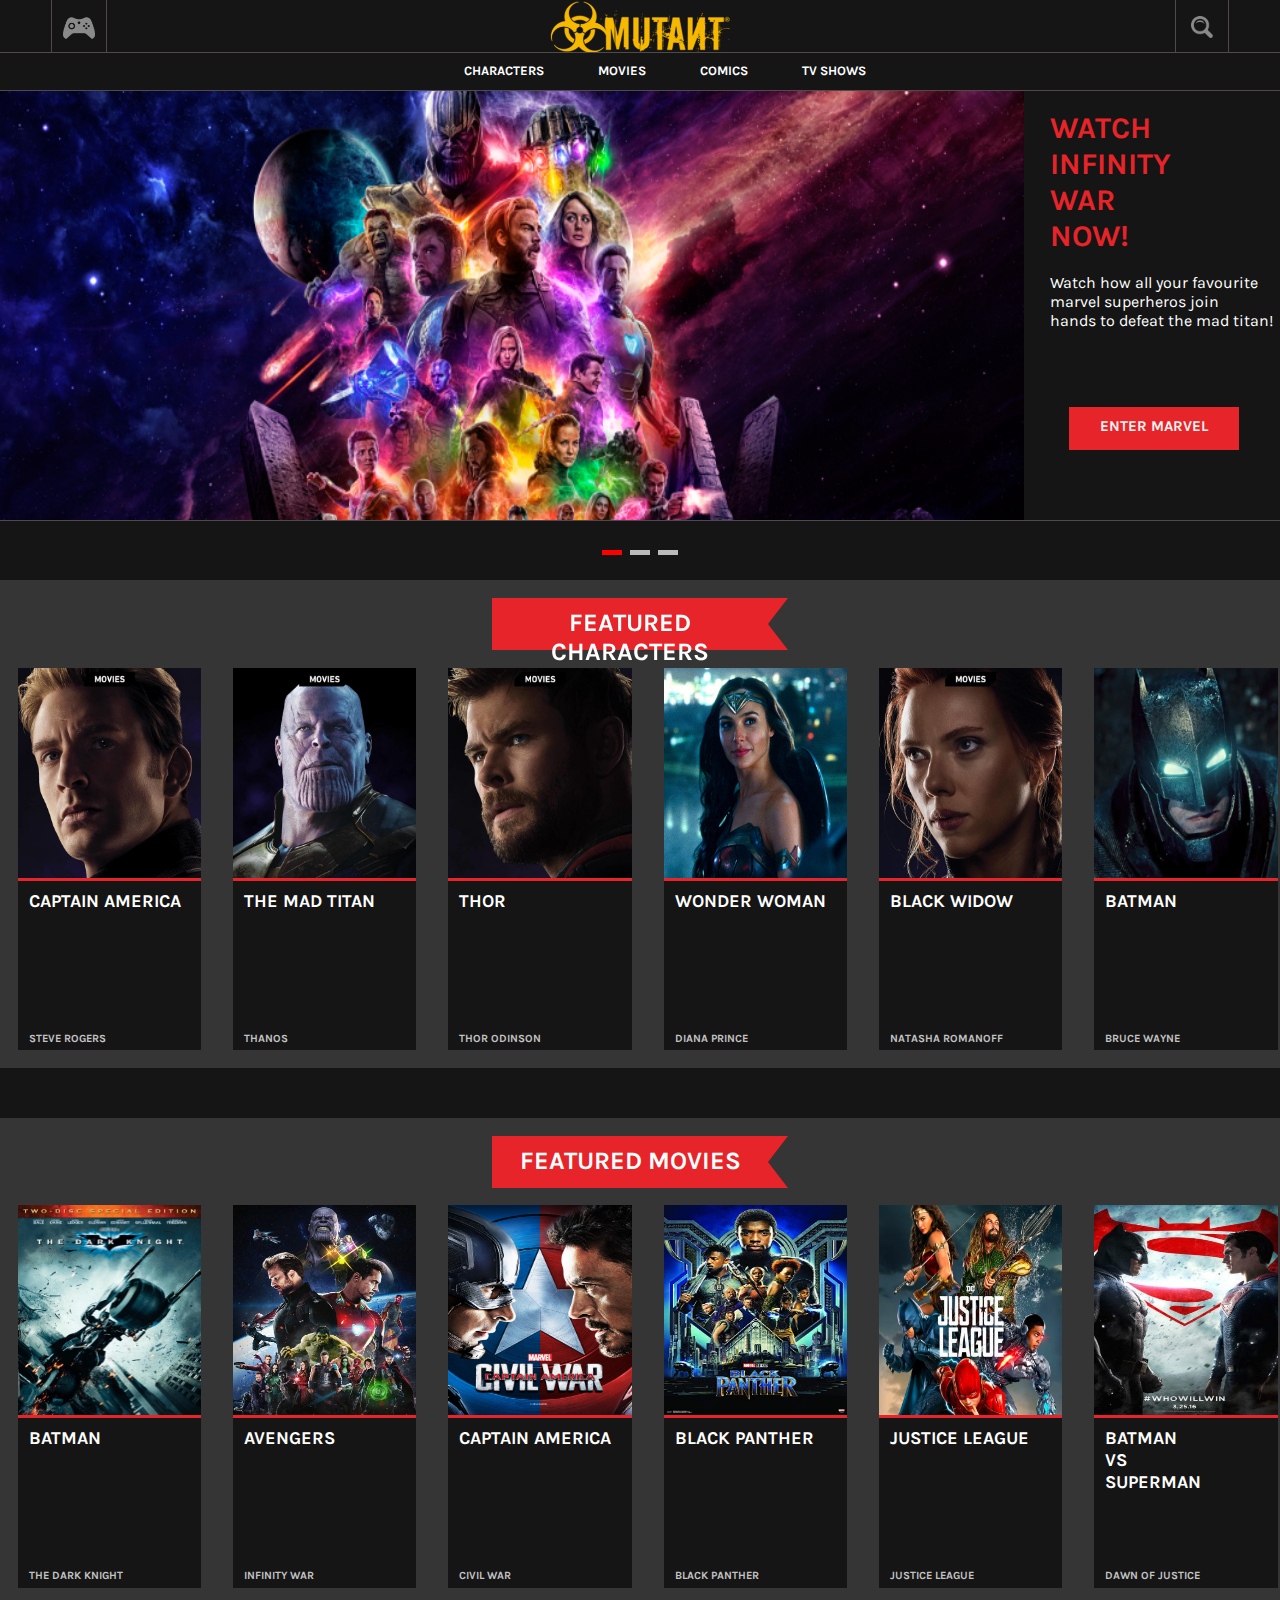
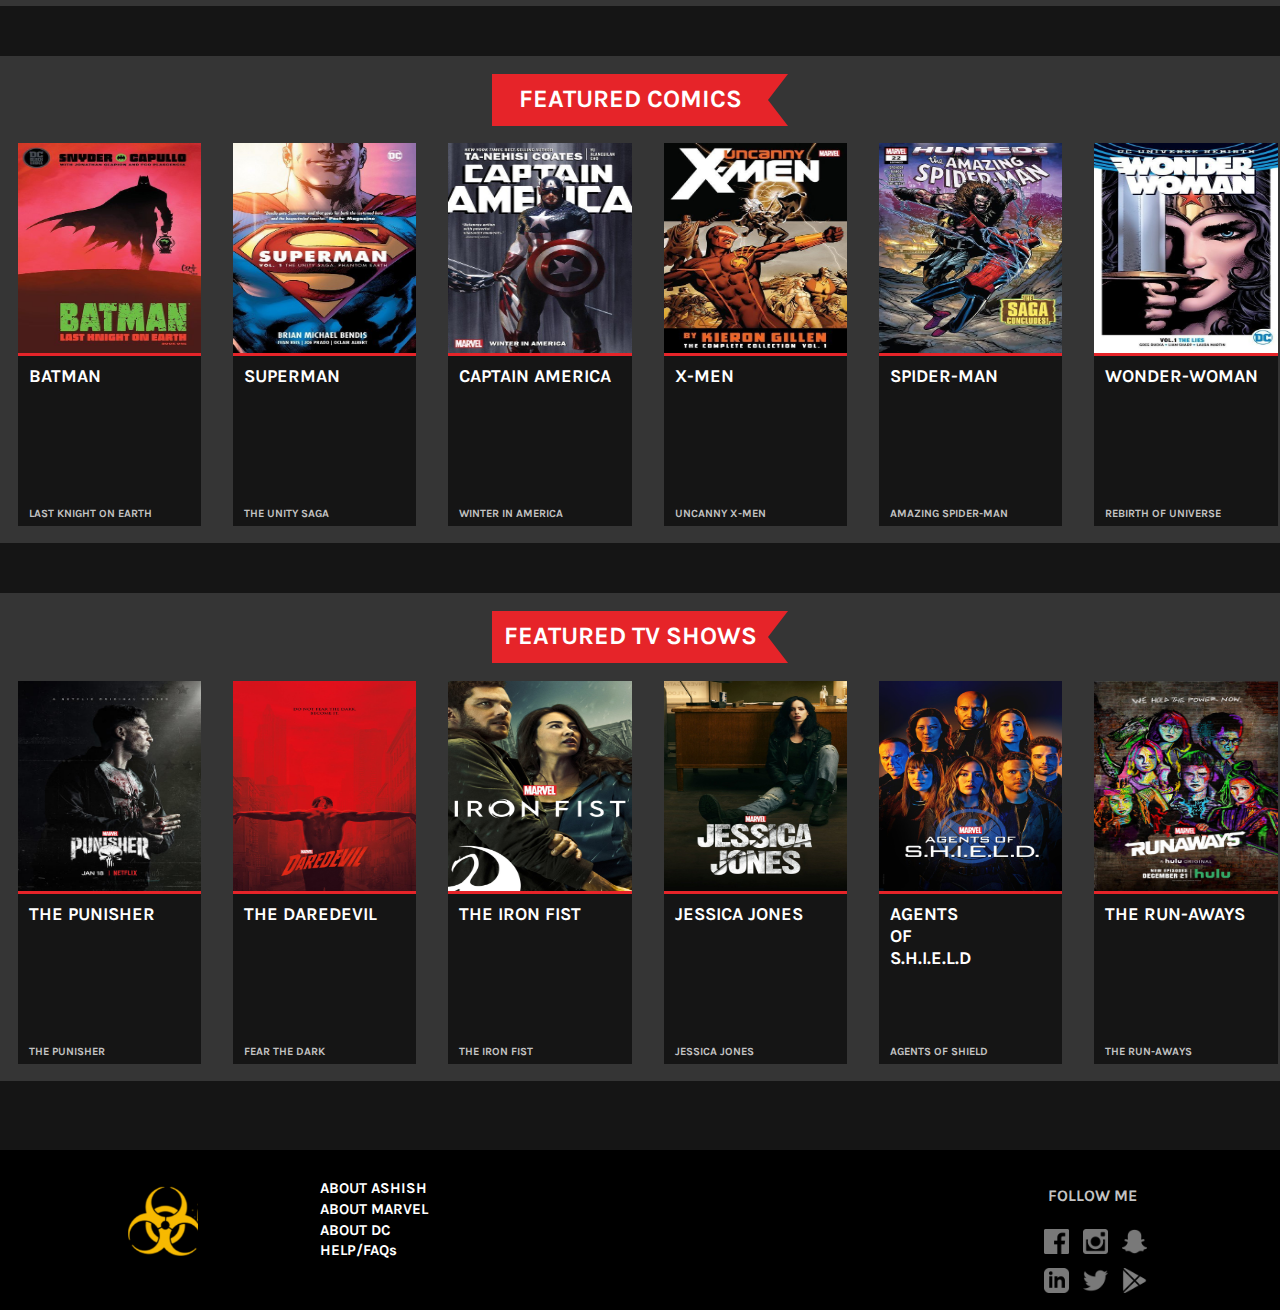
==== commit e4f1591e: "Add files via upload" ====
--- a/index.html
+++ b/index.html
@@ -28,7 +28,7 @@
   <div id="phonemenu" class="phonemenu" ><span style="font-size:36px;cursor:pointer" onclick="openNav()">&#9776;</span>
   </div>
   <div class="logoo">
-<a href="index.html"><img src="logo.png" height="52px" width="180px"></a>
+<a href="index.html"><img src="logo.png"></a>
   </div>
 <a href="search.html" class="search-container"><div class="search">
 <img src="search.png" alt="">
@@ -502,7 +502,7 @@
 </div></a>
 <a href="flash_tv.html"><div class="selection">
   <img src="flash.jpg" alt=""><div class="selectionname">
-    fLASH
+    FLASH
   </div>
   <div class="selectionrealname">
 THE FLASH
@@ -570,8 +570,23 @@
   </ul>
 </div>
 <div class="links">
-
-</div>
+<p>FOLLOW ME</p><br>
+<a href="#"><img src="fb.png" alt=""></a>
+<a href="#"><img src="insta.png" alt=""></a>
+<a href="#"><img src="snap.png" alt=""></a><br>
+<a href="#"><img src="linkedin.png" alt=""></a>
+<a href="#"><img src="twitter.png" alt=""></a>
+<a href="#"><img src="googleplay.png" alt=""></a>
+</div>
+</div>
+<div class="linksphone">
+<p>FOLLOW ME</p><br>
+<a href="#"><img src="fb.png" alt=""></a>
+<a href="#"><img src="insta.png" alt=""></a>
+<a href="#"><img src="snap.png" alt=""></a>
+<a href="#"><img src="linkedin.png" alt=""></a>
+<a href="#"><img src="twitter.png" alt=""></a>
+<a href="#"><img src="googleplay.png" alt=""></a>
 </div>
 <div class="production">
 
--- a/style.css
+++ b/style.css
@@ -83,6 +83,8 @@
 .logoo img{
   margin-top: 1px;
   padding: 0px;
+height: 52px;
+width: 180px;
 }
 
 .search{
@@ -187,7 +189,15 @@
 cursor: pointer;
 }
 
-@media only screen and (max-width:850px){
+@media only screen and (max-width:1000px){
+
+  .logoo img{
+    margin-top: 1px;
+    padding: 0px;
+  height: 48px;
+  width: 180px;
+  }
+
   #header{
     height: 52px;
   }
@@ -314,7 +324,7 @@
 }
 
 /* On smaller screens, decrease text size */
-@media only screen and (max-width: 850px) {
+@media only screen and (max-width: 1000px) {
   .text {font-size: 11px}
 }
 .mySlides img{
@@ -433,7 +443,7 @@
   margin-top: 76px;
 }
 
-@media only screen and (max-width:850px){
+@media only screen and (max-width:1000px){
   a{
     margin: 0;
     padding: 0;
@@ -578,7 +588,7 @@
   font-size: 60px;
 }
 
-@media screen and (max-width: 850px) {
+@media screen and (max-width: 1000px) {
   .overlay a {font-size: 20px}
   .overlay .closebtn {
   font-size: 40px;
@@ -635,41 +645,152 @@
 }
 
 .linksbar{
-  min-height: 170px;
+  height: 150px;
   position: relative;
   align-items: center;
   overflow: hidden;
 }
-.linksbar div{
+
+@media only screen and (max-width:1000){
+  .linksbar{
+    height: 120px;
+    overflow: hidden;
+  }
+}
+
+.logofooter{
   display: inline-block;
-}
-.logofooter{
   float: left;
   margin-left: 10%;
-  margin-top: 4%;
+  margin-top: 2%;
 }
 .logofooter img{
-  height: 50px;
-  width: 50px;
+  height: 70px;
+  width: 70px;
 }
 .helpbar{
-  max-width: 700px;
+  color: #c3c3c3;
+  display: inline-block;
+  font-size: 15px;
+  width: 50%;
   position: absolute;
   left: 0;
   right: 0;
   margin: auto;
   font-weight: bold;
 }
+
+.helpbar ul{
+  width: 130px;
+  padding-right: 0;
+}
+
+@media only screen and (max-width: 1000px){
+  .helpbar{
+    position: absolute;
+    left: 55%;
+    right: 0;
+    margin: auto;
+    font-weight: bold;
+  }
+  .logofooter{
+    float: left;
+    margin-left: 15%;
+    margin-top: 7%;
+  }
+  .logofooter img{
+    height: 50px;
+    width: 50px;
+  }
+}
+
 .helpbar ul{
   list-style: none;
   margin-top: 3%;
 }
 .helpbar li{
-  margin-bottom: 1%;
-}
-.links{
-  float: right;
-}
+  margin-bottom: 2%;
+}
+
 .production{
   display: block;
 }
+@media only screen and (max-width:1000){
+  .linksbar{
+    height: 100px;
+    overflow: hidden;
+  }
+  .logofooter{
+    display: inline-block;
+    float: left;
+  }
+  .helpbar{
+    display: inline-block;
+    right: 0;
+    width: 50px;
+    font-size: 10px;
+  }
+  .helpbar ul{
+    right: 0;
+  }
+}
+
+.links{
+  display: inline-block;
+  float: right;
+  margin-right: 10%;
+  margin-top: 2%;
+  font-weight: bold;
+  color: #c3c3c3;
+}
+
+.links img{
+  height: 25px;
+  width: 25px;
+  opacity: 0.5;
+  margin: 5px;
+}
+
+.links p{
+margin-left: 8%;
+}
+
+.links img:hover{
+  opacity: 1;
+}
+
+@media only screen and (max-width:1000px) {
+  .links{
+    display: none;
+  }
+}
+
+.linksphone{
+  display: none;
+  margin-right: 10%;
+  margin-top: 2%;
+  font-weight: bold;
+  left: 0;
+  right: 0;
+  margin: auto;
+  color: #c5c5c5;
+}
+
+.linksphone img{
+  height: 25px;
+  width: 25px;
+  opacity: 0.5;
+  margin: 5px;
+}
+
+.linksphone img:hover{
+  opacity: 1.0;
+}
+
+@media only screen and (max-width:1000px) {
+  .linksphone{
+    display: block;
+    margin-left: 7%;
+    text-align: center;
+  }
+}
